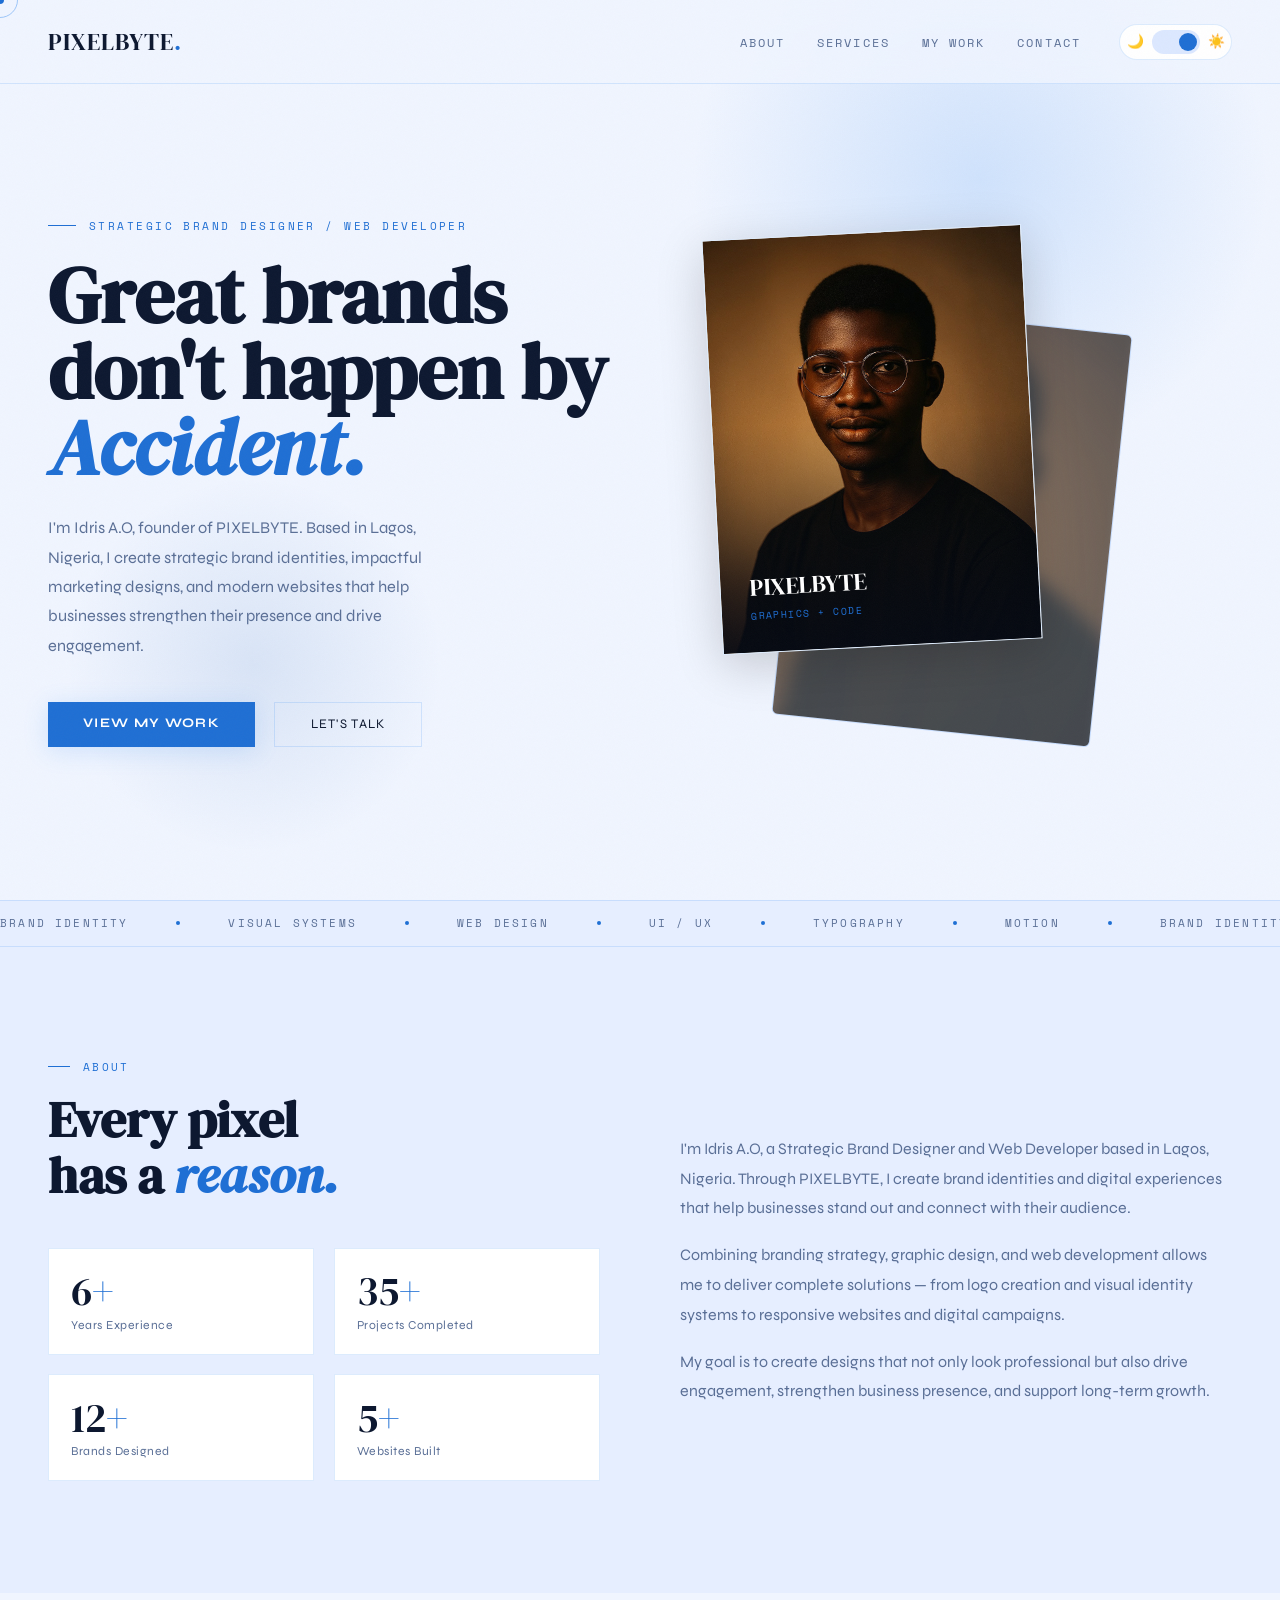
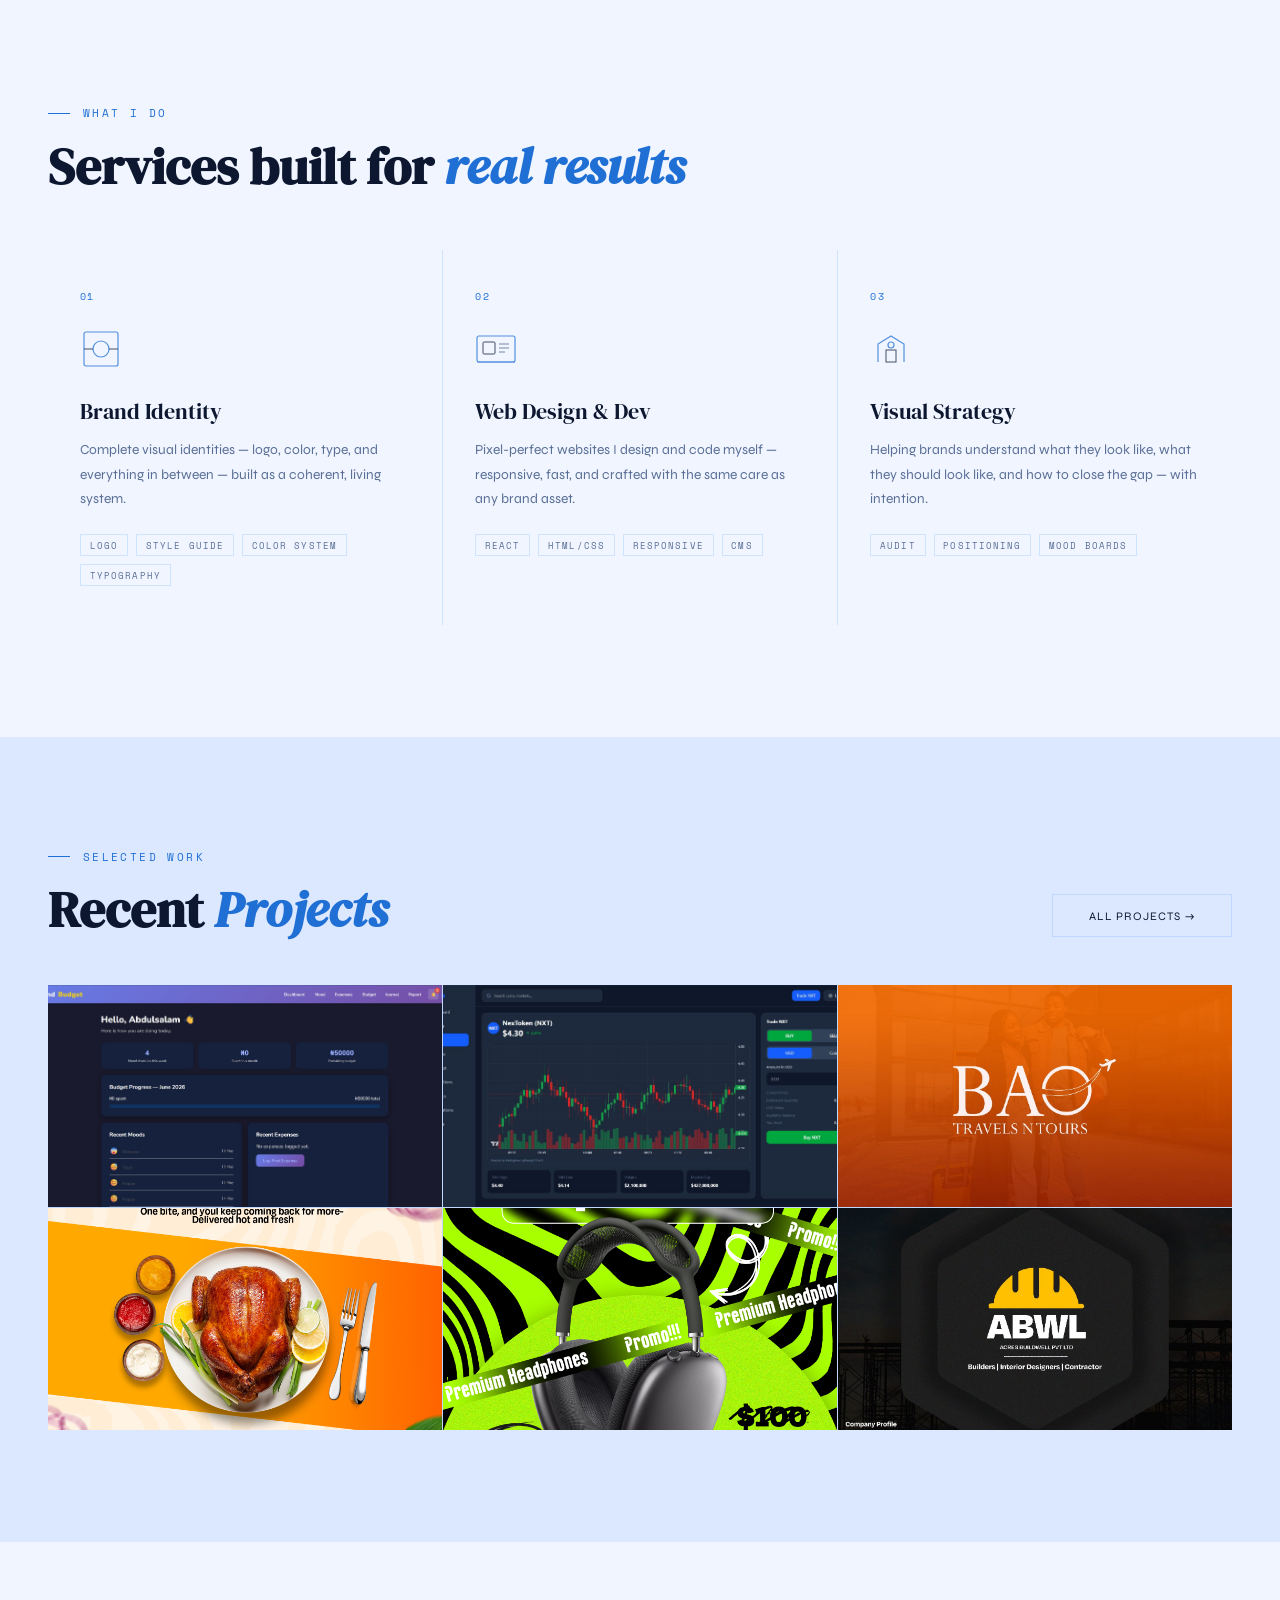
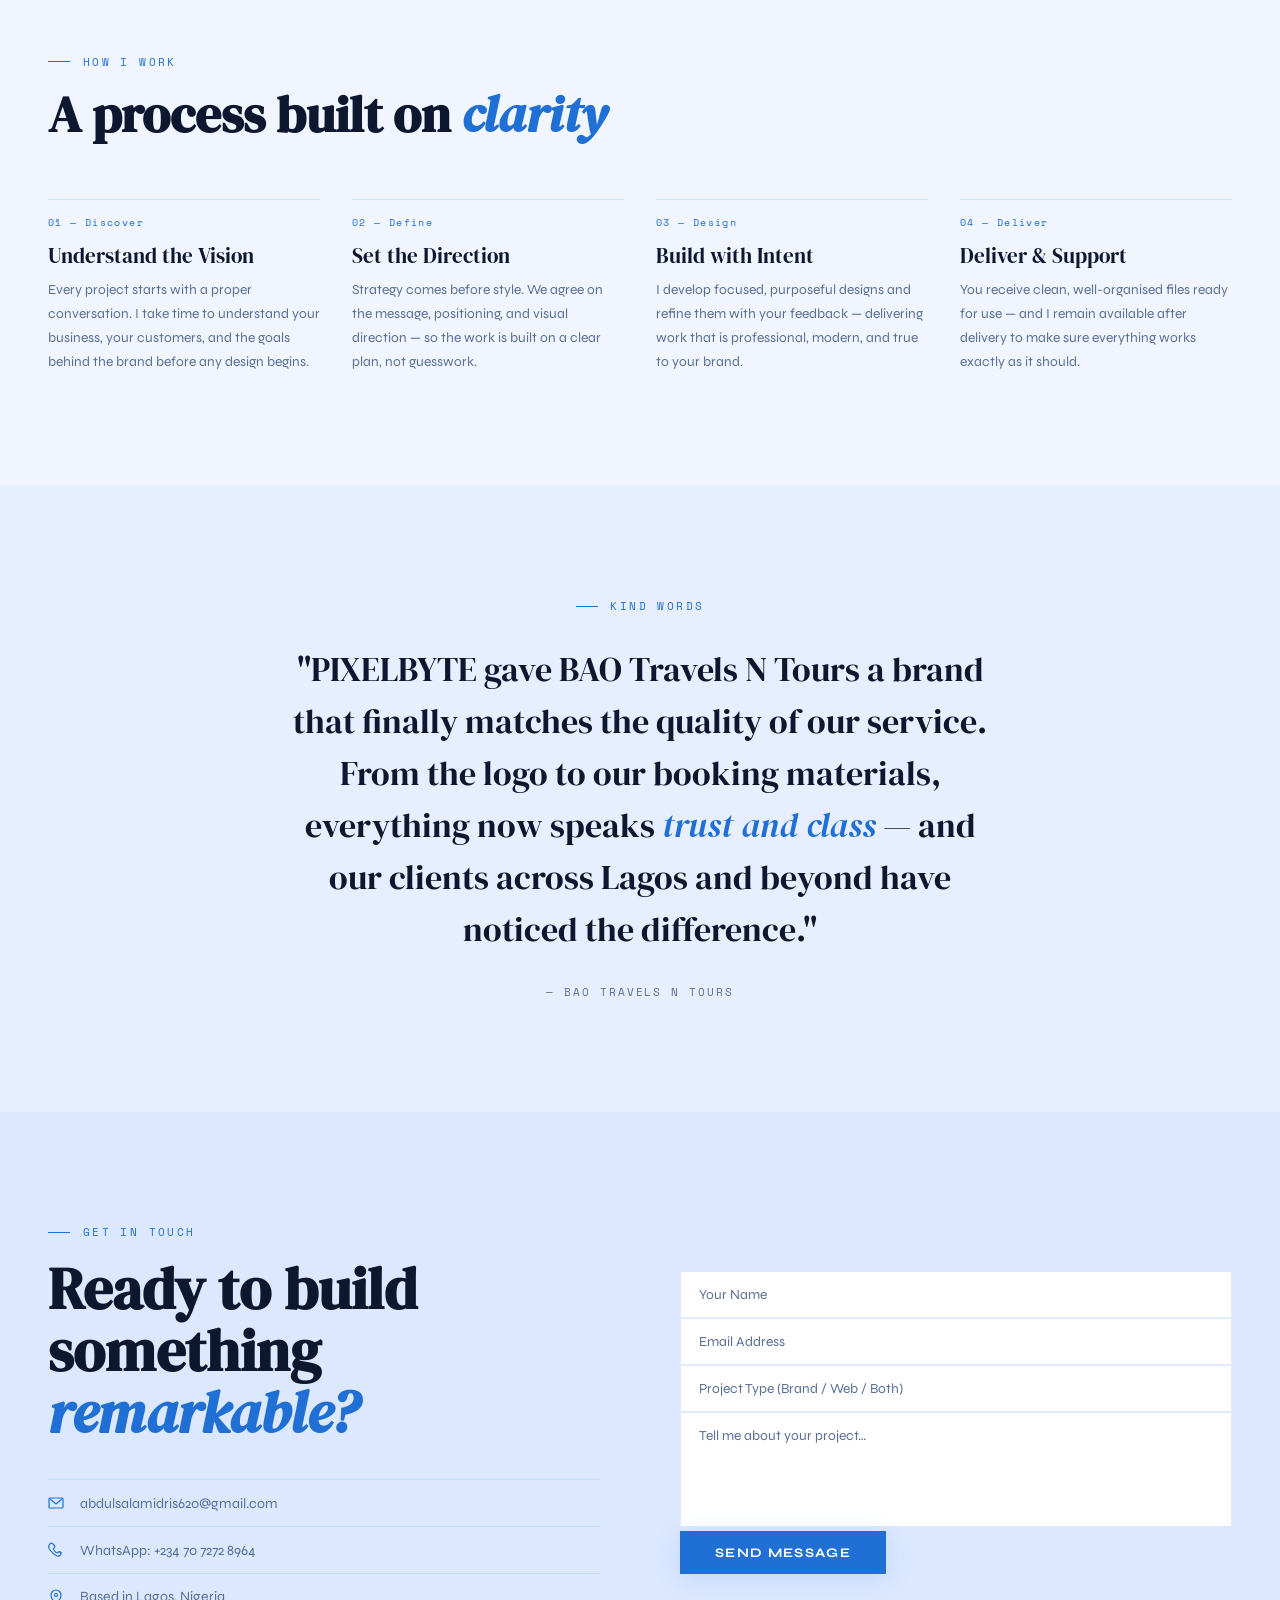
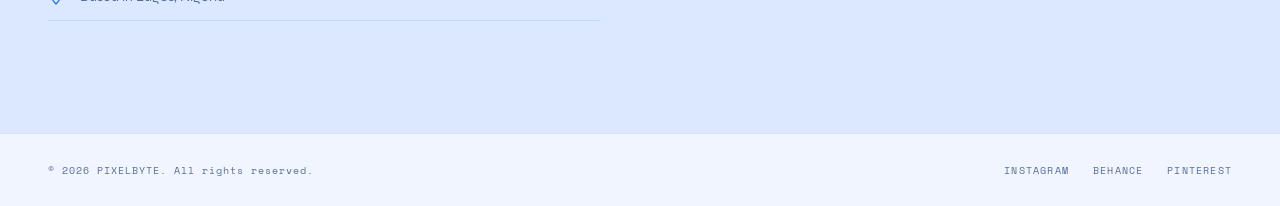
==== index.html @ 7ead9398 "Initial commit — PIXELBYTE portfolio" ====
<!DOCTYPE html>
<html lang="en" data-theme="dark">
<head>
<meta charset="UTF-8"/>
<meta name="viewport" content="width=device-width, initial-scale=1.0"/>
<title>PIXELBYTE — Idris A.O | Brand Designer & Web Developer</title>
<link href="https://fonts.googleapis.com/css2?family=Syne:wght@400;700;800&family=DM+Serif+Display:ital@0;1&family=Space+Mono&display=swap" rel="stylesheet"/>
<link rel="stylesheet" href="style.css"/>
</head>
<body>

<div class="cursor" id="cursor">
  <div class="cursor-dot"></div>
  <div class="cursor-ring"></div>
</div>
<div class="scroll-progress" id="scrollBar"></div>

<!-- NAV -->
<nav>
  <a href="#" class="nav-logo">PIXELBYTE<span>.</span></a>
  <div class="nav-right">
    <ul class="nav-links">
      <li><a href="#about">About</a></li>
      <li><a href="#services">Services</a></li>
      <li><a href="work.html">My Work</a></li>
      <li><a href="#contact">Contact</a></li>
    </ul>
    <div class="theme-toggle" id="themeToggle" title="Toggle light/dark">
      <span class="toggle-icon">🌙</span>
      <div class="toggle-pill" id="togglePill"></div>
      <span class="toggle-icon">☀️</span>
    </div>
  </div>
</nav>

<!-- HERO -->
<section id="hero">
  <div class="hero-blob hb1"></div>
  <div class="hero-blob hb2"></div>

  <div style="z-index:2">
    <div class="hero-eyebrow">Strategic Brand Designer / Web Developer</div>
    <h1 class="hero-name">
      Great brands<br> don't happen by <em>Accident.</em>
    </h1>
    <p class="hero-desc">
      I'm Idris A.O, founder of PIXELBYTE. Based in Lagos, Nigeria, I create strategic brand identities, impactful marketing designs, and modern websites that help businesses strengthen their presence and drive engagement.
    </p>
    <div class="hero-cta">
      <a href="#work" class="btn-primary">View My Work</a>
      <a href="#contact" class="btn-ghost">Let's Talk</a>
    </div>
  </div>

  <div class="hero-visual">
    <div class="hero-card-stack">
      <div class="hcard hcard-back">
        <img class="hcard-photo-blur" src="profile.jpg" alt=""/>
      </div>
      <div class="hcard-front">
        <img class="hcard-photo" src="profile.jpg" alt="Idris A.O — PIXELBYTE" onclick="openHeroLightbox()"/>
        <div class="hcard-label">PIXELBYTE</div>
        <div class="hcard-sub">Graphics + Code</div>
      </div>
    </div>
    </div>
  </div>
</section>


<!-- MARQUEE -->
<div class="marquee-wrap">
  <div class="marquee-track">
    <span class="marquee-item">Brand Identity <span class="mdot"></span></span>
    <span class="marquee-item">Visual Systems <span class="mdot"></span></span>
    <span class="marquee-item">Web Design <span class="mdot"></span></span>
    <span class="marquee-item">UI / UX <span class="mdot"></span></span>
    <span class="marquee-item">Typography <span class="mdot"></span></span>
    <span class="marquee-item">Motion <span class="mdot"></span></span>
    <span class="marquee-item">Brand Identity <span class="mdot"></span></span>
    <span class="marquee-item">Visual Systems <span class="mdot"></span></span>
    <span class="marquee-item">Web Design <span class="mdot"></span></span>
    <span class="marquee-item">UI / UX <span class="mdot"></span></span>
    <span class="marquee-item">Typography <span class="mdot"></span></span>
    <span class="marquee-item">Motion <span class="mdot"></span></span>
  </div>
</div>

<!-- ABOUT -->
<section id="about">
  <div class="reveal">
    <div class="section-label">About</div>
    <h2 class="section-title">Every pixel<br>has a <em>reason.</em></h2>
    <div class="about-stats">
      <div class="stat-box"><div class="stat-num">6<span>+</span></div><div class="stat-desc">Years Experience</div></div>
      <div class="stat-box"><div class="stat-num">35<span>+</span></div><div class="stat-desc">Projects Completed</div></div>
      <div class="stat-box"><div class="stat-num">12<span>+</span></div><div class="stat-desc">Brands Designed</div></div>
      <div class="stat-box"><div class="stat-num">5<span>+</span></div><div class="stat-desc">Websites Built</div></div>
    </div>
  </div>
  <div class="about-right reveal" style="transition-delay:.2s">
    <p>I'm Idris A.O, a Strategic Brand Designer and Web Developer based in Lagos, Nigeria. Through PIXELBYTE, I create brand identities and digital experiences that help businesses stand out and connect with their audience.</p>
    <p>Combining branding strategy, graphic design, and web development allows me to deliver complete solutions — from logo creation and visual identity systems to responsive websites and digital campaigns.</p>
    <p>My goal is to create designs that not only look professional but also drive engagement, strengthen business presence, and support long-term growth.</p>
  </div>
</section>

<!-- SERVICES -->
<section id="services">
  <div class="reveal">
    <div class="section-label">What I Do</div>
    <h2 class="section-title">Services built for <em>real results</em></h2>
  </div>
  <div class="services-grid reveal" style="transition-delay:.18s">
    <a href="work.html#branding" class="service-card" style="text-decoration:none;display:block;">
      <div class="service-num">01</div>
      <svg class="service-icon" viewBox="0 0 42 42" fill="none">
        <rect x="4" y="4" width="34" height="34" rx="2" stroke="var(--accent)" stroke-width="1.2"/>
        <circle cx="21" cy="21" r="8" stroke="var(--accent)" stroke-width="1.2"/>
        <line x1="4" y1="21" x2="13" y2="21" stroke="var(--text)" stroke-width="1"/>
        <line x1="29" y1="21" x2="38" y2="21" stroke="var(--text)" stroke-width="1"/>
      </svg>
      <div class="service-name">Brand Identity</div>
      <div class="service-desc">Complete visual identities — logo, color, type, and everything in between — built as a coherent, living system.</div>
      <div class="service-tags">
        <span class="tag">Logo</span><span class="tag">Style Guide</span>
        <span class="tag">Color System</span><span class="tag">Typography</span>
      </div>
    </a>
    <a href="work.html#webdev" class="service-card" style="text-decoration:none;display:block;">
      <div class="service-num">02</div>
      <svg class="service-icon" viewBox="0 0 42 42" fill="none">
        <rect x="2" y="8" width="38" height="26" rx="2" stroke="var(--accent)" stroke-width="1.2"/>
        <rect x="8" y="14" width="12" height="12" rx="1" stroke="var(--text)" stroke-width="1"/>
        <line x1="24" y1="16" x2="34" y2="16" stroke="var(--muted)" stroke-width="1.1"/>
        <line x1="24" y1="20" x2="34" y2="20" stroke="var(--muted)" stroke-width="1.1"/>
        <line x1="24" y1="24" x2="30" y2="24" stroke="var(--muted)" stroke-width="1.1"/>
        <line x1="2" y1="34" x2="40" y2="34" stroke="var(--accent)" stroke-width="1.2"/>
      </svg>
      <div class="service-name">Web Design & Dev</div>
      <div class="service-desc">Pixel-perfect websites I design and code myself — responsive, fast, and crafted with the same care as any brand asset.</div>
      <div class="service-tags">
        <span class="tag">React</span><span class="tag">HTML/CSS</span>
        <span class="tag">Responsive</span><span class="tag">CMS</span>
      </div>
    </a>
    <a href="work.html#ads" class="service-card" style="text-decoration:none;display:block;">
      <div class="service-num">03</div>
      <svg class="service-icon" viewBox="0 0 42 42" fill="none">
        <path d="M8 34 L8 16 L21 8 L34 16 L34 34" stroke="var(--accent)" stroke-width="1.2"/>
        <rect x="16" y="22" width="10" height="12" stroke="var(--text)" stroke-width="1"/>
        <circle cx="21" cy="17" r="3" stroke="var(--accent)" stroke-width="1.2"/>
      </svg>
      <div class="service-name">Visual Strategy</div>
      <div class="service-desc">Helping brands understand what they look like, what they should look like, and how to close the gap — with intention.</div>
      <div class="service-tags">
        <span class="tag">Audit</span><span class="tag">Positioning</span>
        <span class="tag">Mood Boards</span>
      </div>
    </a>
  </div>
</section>

<!-- WORK -->
<section id="work">
  <div class="work-header reveal">
    <div>
      <div class="section-label">Selected Work</div>
      <h2 class="section-title">Recent <em>Projects</em></h2>
    </div>
    <a href="work.html" class="btn-ghost" style="font-size:.72rem">All Projects →</a>
  </div>
  <div class="work-grid reveal" style="transition-delay:.15s">

    <div class="work-item">
      <div class="work-thumb">
        <img src="mindbudget-cover.png" alt="MindBudget"/>
        <div class="work-overlay-icon"><svg width="16" height="16" viewBox="0 0 16 16" fill="none"><path d="M3 8h10M8 3l5 5-5 5" stroke="#fff" stroke-width="1.5" stroke-linecap="round"/></svg></div>
        <div class="work-label-wrap"><div class="work-label">MindBudget — Web App</div><div class="work-cat">Flask · PostgreSQL · Full Stack</div></div>
      </div>
    </div>

    <div class="work-item">
      <div class="work-thumb">
        <img src="nextrade-cover.png" alt="NexTrade"/>
        <div class="work-overlay-icon"><svg width="16" height="16" viewBox="0 0 16 16" fill="none"><path d="M3 8h10M8 3l5 5-5 5" stroke="#fff" stroke-width="1.5" stroke-linecap="round"/></svg></div>
        <div class="work-label-wrap"><div class="work-label">NexTrade — Trading Platform</div><div class="work-cat">React · Supabase · Tailwind</div></div>
      </div>
    </div>

    <div class="work-item">
      <div class="work-thumb">
        <img src="bao-cover.png" alt="BAO Travels n Tours"/>
        <div class="work-overlay-icon"><svg width="16" height="16" viewBox="0 0 16 16" fill="none"><path d="M3 8h10M8 3l5 5-5 5" stroke="#fff" stroke-width="1.5" stroke-linecap="round"/></svg></div>
        <div class="work-label-wrap"><div class="work-label">BAO Travels N Tours — Brand Identity</div><div class="work-cat">Logo · Brand Guideline · Stationery</div></div>
      </div>
    </div>

    <div class="work-item">
      <div class="work-thumb">
        <img src="new-adsArtboard-2.png" alt="Heyloni Ad"/>
        <div class="work-overlay-icon"><svg width="16" height="16" viewBox="0 0 16 16" fill="none"><path d="M3 8h10M8 3l5 5-5 5" stroke="#fff" stroke-width="1.5" stroke-linecap="round"/></svg></div>
        <div class="work-label-wrap"><div class="work-label">Heyloni — Social Media Campaign</div><div class="work-cat">Ads Design · Digital</div></div>
      </div>
    </div>

    <div class="work-item">
      <div class="work-thumb">
        <img src="GadjetsArtboard-1.png" alt="Gadjets Ad"/>
        <div class="work-overlay-icon"><svg width="16" height="16" viewBox="0 0 16 16" fill="none"><path d="M3 8h10M8 3l5 5-5 5" stroke="#fff" stroke-width="1.5" stroke-linecap="round"/></svg></div>
        <div class="work-label-wrap"><div class="work-label">Gadjets — Product Ad Campaign</div><div class="work-cat">Ads Design · Product</div></div>
      </div>
    </div>

    <div class="work-item">
      <div class="work-thumb">
        <img src="acres-cover.png" alt="ACRES Buildwell"/>
        <div class="work-overlay-icon"><svg width="16" height="16" viewBox="0 0 16 16" fill="none"><path d="M3 8h10M8 3l5 5-5 5" stroke="#fff" stroke-width="1.5" stroke-linecap="round"/></svg></div>
        <div class="work-label-wrap"><div class="work-label">ACRES Buildwell — Brand Identity</div><div class="work-cat">Logo · Company Profile · Print</div></div>
      </div>
    </div>

  </div>
</section>

<!-- PROCESS -->
<section id="process">
  <div class="reveal">
    <div class="section-label">How I Work</div>
    <h2 class="section-title">A process built on <em>clarity</em></h2>
  </div>
  <div class="process-steps reveal" style="transition-delay:.15s">
    <div class="process-step">
      <div class="step-num">01 — Discover</div>
      <div class="step-title">Understand the Vision</div>
      <div class="step-desc">Every project starts with a proper conversation. I take time to understand your business, your customers, and the goals behind the brand before any design begins.</div>
    </div>
    <div class="process-step">
      <div class="step-num">02 — Define</div>
      <div class="step-title">Set the Direction</div>
      <div class="step-desc">Strategy comes before style. We agree on the message, positioning, and visual direction — so the work is built on a clear plan, not guesswork.</div>
    </div>
    <div class="process-step">
      <div class="step-num">03 — Design</div>
      <div class="step-title">Build with Intent</div>
      <div class="step-desc">I develop focused, purposeful designs and refine them with your feedback — delivering work that is professional, modern, and true to your brand.</div>
    </div>
    <div class="process-step">
      <div class="step-num">04 — Deliver</div>
      <div class="step-title">Deliver &amp; Support</div>
      <div class="step-desc">You receive clean, well-organised files ready for use — and I remain available after delivery to make sure everything works exactly as it should.</div>
    </div>
  </div>
</section>


<!-- TESTIMONIAL -->
<section id="testimonial">
  <div class="section-label" style="justify-content:center">Kind Words</div>
  <blockquote class="testimonial-quote reveal">
    "PIXELBYTE gave BAO Travels N Tours a brand that finally matches the
    quality of our service. From the logo to our booking materials, everything
    now speaks <em>trust and class</em> — and our clients across Lagos and
    beyond have noticed the difference."
  </blockquote>
  <div class="testimonial-author reveal" style="transition-delay:.2s">— BAO Travels N Tours</div>
</section>


<!-- CONTACT -->
<section id="contact">
  <div class="reveal">
    <div class="section-label">Get in Touch</div>
    <h2 class="contact-big">Ready to build something <em>remarkable?</em></h2>
    <ul class="contact-list">
      <li>
        <svg width="16" height="16" viewBox="0 0 16 16" fill="none"><path d="M2 4l6 5 6-5" stroke="var(--accent)" stroke-width="1.2"/><rect x="1" y="3" width="14" height="10" rx="1" stroke="var(--accent)" stroke-width="1.2"/></svg>
        <a href="mailto:abdulsalamidris620@gmail.com">abdulsalamidris620@gmail.com</a>
      </li>
      <li>
        <svg width="16" height="16" viewBox="0 0 16 16" fill="none"><path d="M13 10.5c-.8-.8-1.7-1.3-2.6-.5l-.8.8c-.2.2-1 .3-2.8-1.5S5.4 6.6 5.6 6.4l.8-.8c.8-.9.3-1.8-.5-2.6L4.6 1.7c-.8-.8-1.9-.6-2.5 0C.5 3.3.1 5.5 2 8s4.5 4.8 6 5.5c1.5.7 3.5.5 4.3-.4.6-.6.8-1.8 0-2.6z" stroke="var(--accent)" stroke-width="1.2"/></svg>
        <a href="https://wa.me/2347072728964" target="_blank" rel="noopener">WhatsApp: +234 70 7272 8964</a>
      </li>
      <li>
        <svg width="16" height="16" viewBox="0 0 16 16" fill="none"><path d="M8 1C5.24 1 3 3.24 3 6c0 4 5 9 5 9s5-5 5-9c0-2.76-2.24-5-5-5z" stroke="var(--accent)" stroke-width="1.2"/><circle cx="8" cy="6" r="1.5" stroke="var(--accent)" stroke-width="1.2"/></svg>
        <a href="#">Based in Lagos, Nigeria</a>
      </li>
    </ul>
  </div>
  <div class="contact-form-side reveal" style="transition-delay:.2s">
    <form id="contactForm" action="https://formspree.io/f/xvgadzwq" method="POST">
      <div class="form-group"><input type="text" name="name" placeholder="Your Name" required/></div>
      <div class="form-group"><input type="email" name="email" placeholder="Email Address" required/></div>
      <div class="form-group"><input type="text" name="project" placeholder="Project Type (Brand / Web / Both)"/></div>
      <div class="form-group"><textarea name="message" rows="5" placeholder="Tell me about your project…" required></textarea></div>
      <div id="formStatus" style="display:none; font-family:'Space Mono',monospace; font-size:.72rem; letter-spacing:.1em; padding:.6rem 0;"></div>
      <button type="submit" class="btn-primary" style="align-self:flex-start">Send Message</button>
    </form>
  </div>
</section>

<!-- HERO LIGHTBOX -->
<div class="hero-lightbox" id="heroLightbox" onclick="closeHeroLightbox()">
  <button class="hero-lightbox-close" onclick="closeHeroLightbox()">✕ Close</button>
  <img class="hero-lightbox-img" src="profile.jpg" alt="Idris A.O — PIXELBYTE"/>
</div>

<!-- FOOTER -->
<footer>
  <div class="footer-copy">© 2026 PIXELBYTE. All rights reserved.</div>
  <div class="footer-socials">
    <a href="https://www.instagram.com/pixel_edits246?igsh=NWt5dWMzc3JkZHhx&utm_source=qr" target="_blank" rel="noopener">Instagram</a>
    <a href="https://www.behance.net/abdulsalamidris3" target="_blank" rel="noopener">Behance</a>
    <a href="https://pin.it/2vy3QLzXB" target="_blank" rel="noopener">Pinterest</a>
  </div>
</footer>

<script src="script.js"></script>
<script>
  const form = document.getElementById('contactForm');
  const status = document.getElementById('formStatus');
  form.addEventListener('submit', async e => {
    e.preventDefault();
    const btn = form.querySelector('button[type="submit"]');
    btn.textContent = 'Sending…';
    btn.disabled = true;
    try {
      const res = await fetch(form.action, {
        method: 'POST',
        body: new FormData(form),
        headers: { 'Accept': 'application/json' }
      });
      if (res.ok) {
        status.style.display = 'block';
        status.style.color = 'var(--accent)';
        status.textContent = '✓ Message sent — I\'ll be in touch soon.';
        form.reset();
      } else {
        throw new Error();
      }
    } catch {
      status.style.display = 'block';
      status.style.color = '#e05a5a';
      status.textContent = '✕ Something went wrong. Please email me directly.';
    }
    btn.textContent = 'Send Message';
    btn.disabled = false;
  });
</script>

<script>
  function openHeroLightbox() {
    document.getElementById('heroLightbox').classList.add('active');
    document.body.style.overflow = 'hidden';
  }
  function closeHeroLightbox() {
    document.getElementById('heroLightbox').classList.remove('active');
    document.body.style.overflow = '';
  }
  document.addEventListener('keydown', e => {
    if (e.key === 'Escape') closeHeroLightbox();
  });
</script>
</body>
</html>
---- style.css ----
*, *::before, *::after { margin:0; padding:0; box-sizing:border-box; }

/* ══ THEME TOKENS ══ */
:root {
  --transition-theme: background .4s ease, color .4s ease, border-color .4s ease;
}

[data-theme="dark"] {
  --bg:        #080c14;
  --bg2:       #0b1020;
  --bg3:       #0d1525;
  --surface:   #111928;
  --border:    rgba(99,179,255,0.10);
  --text:      #e8eef8;
  --muted:     #6b7fa0;
  --accent:    #3d8ef0;
  --accent2:   #1a5cbf;
  --glow:      rgba(61,142,240,0.22);
  --glow2:     rgba(26,92,191,0.14);
  --nav-bg:    rgba(8,12,20,0.70);
}

[data-theme="light"] {
  --bg:        #f0f5ff;
  --bg2:       #e6eeff;
  --bg3:       #dce8ff;
  --surface:   #ffffff;
  --border:    rgba(61,142,240,0.18);
  --text:      #0d1830;
  --muted:     #5a6f96;
  --accent:    #1f6fd4;
  --accent2:   #0d4faa;
  --glow:      rgba(61,142,240,0.18);
  --glow2:     rgba(13,79,170,0.10);
  --nav-bg:    rgba(240,245,255,0.80);
}

html { scroll-behavior:smooth; }

body {
  background: var(--bg);
  color: var(--text);
  font-family:'Syne',sans-serif;
  cursor:none;
  overflow-x:hidden;
  transition: var(--transition-theme);
}

/* ── NOISE ── */
body::before {
  content:'';
  position:fixed; inset:0; z-index:9998;
  pointer-events:none;
  opacity:.028;
  background-image:url("data:image/svg+xml,%3Csvg viewBox='0 0 256 256' xmlns='http://www.w3.org/2000/svg'%3E%3Cfilter id='n'%3E%3CfeTurbulence type='fractalNoise' baseFrequency='0.9' numOctaves='4' stitchTiles='stitch'/%3E%3C/filter%3E%3Crect width='100%25' height='100%25' filter='url(%23n)'/%3E%3C/svg%3E");
  background-size:180px;
}

/* ── CURSOR ── */
.cursor { position:fixed; top:0; left:0; z-index:9999; pointer-events:none; }
.cursor-dot {
  width:8px; height:8px;
  background:var(--accent);
  border-radius:50%;
  transform:translate(-50%,-50%);
}
.cursor-ring {
  position:absolute; top:0; left:0;
  width:36px; height:36px;
  border:1.5px solid rgba(61,142,240,.45);
  border-radius:50%;
  transform:translate(-50%,-50%);
  transition:width .3s,height .3s,border-color .3s;
}
body:has(a:hover) .cursor-ring,
body:has(button:hover) .cursor-ring {
  width:58px; height:58px;
  border-color:var(--accent);
}

/* ── SCROLL BAR ── */
.scroll-progress {
  position:fixed; top:0; left:0; height:2px;
  background: linear-gradient(90deg, var(--accent), var(--accent2));
  z-index:9997; transform-origin:left; transform:scaleX(0);
}

/* ── NAV ── */
nav {
  position:fixed; top:0; left:0; right:0; z-index:200;
  display:flex; justify-content:space-between; align-items:center;
  padding:1.5rem 3rem;
}
nav::after {
  content:''; position:absolute; inset:0;
  backdrop-filter:blur(14px);
  background:var(--nav-bg);
  border-bottom:1px solid var(--border);
  z-index:-1;
  transition: var(--transition-theme);
}
.nav-logo {
  font-family:'DM Serif Display',serif;
  font-size:1.5rem; letter-spacing:.04em;
  color:var(--text); text-decoration:none;
  transition: color .3s;
}
.nav-logo span { color:var(--accent); }
.nav-right { display:flex; align-items:center; gap:2.4rem; }
.nav-links { display:flex; gap:2rem; list-style:none; }
.nav-links a {
  font-family:'Space Mono',monospace;
  font-size:.72rem; letter-spacing:.18em; text-transform:uppercase;
  color:var(--muted); text-decoration:none;
  transition:color .2s;
}
.nav-links a:hover { color:var(--text); }

/* ── THEME TOGGLE ── */
.theme-toggle {
  display:flex; align-items:center; gap:.5rem;
  background:var(--surface);
  border:1px solid var(--border);
  border-radius:40px;
  padding:.3rem .4rem;
  cursor:none;
  transition: var(--transition-theme);
}
.toggle-pill {
  position:relative;
  width:48px; height:24px;
  background:var(--bg3);
  border-radius:40px;
  cursor:none;
  transition:background .35s;
}
.toggle-pill::after {
  content:'';
  position:absolute; top:3px; left:3px;
  width:18px; height:18px;
  border-radius:50%;
  background:var(--accent);
  transition:transform .35s cubic-bezier(.23,1,.32,1);
}
[data-theme="light"] .toggle-pill::after { transform:translateX(24px); }
.toggle-icon {
  font-size:.85rem; line-height:1;
  pointer-events:none; user-select:none;
}

/* ── HERO ── */
#hero {
  min-height:100vh;
  display:grid; grid-template-columns:1fr 1fr;
  align-items:center;
  padding:8rem 3rem 4rem;
  position:relative; overflow:hidden;
}
.hero-blob {
  position:absolute; border-radius:50%;
  pointer-events:none;
  animation:drift 20s ease-in-out infinite alternate;
}
.hb1 {
  width:600px; height:600px;
  background:radial-gradient(circle, var(--glow) 0%, transparent 68%);
  top:-120px; right:0;
}
.hb2 {
  width:380px; height:380px;
  background:radial-gradient(circle, var(--glow2) 0%, transparent 70%);
  bottom:5%; left:5%;
  animation-delay:-8s;
}
@keyframes drift {
  from { transform:translate(0,0) scale(1); }
  to   { transform:translate(28px,-35px) scale(1.07); }
}

.hero-eyebrow {
  font-family:'Space Mono',monospace; font-size:.7rem;
  letter-spacing:.22em; text-transform:uppercase;
  color:var(--accent); margin-bottom:1.5rem;
  display:flex; align-items:center; gap:.8rem;
  opacity:0; animation:fadeUp .8s .3s forwards;
}
.hero-eyebrow::before { content:''; width:28px; height:1px; background:var(--accent); }

.hero-name {
  font-family:'DM Serif Display',serif;
  font-size:clamp(3rem,6.2vw,6.2rem);
  line-height:.95; color:var(--text);
  opacity:0; animation:fadeUp .9s .5s forwards;
}
.hero-name em { font-style:italic; color:var(--accent); }

.hero-desc {
  margin-top:1.8rem; font-size:1.02rem;
  color:var(--muted); line-height:1.8; max-width:420px;
  opacity:0; animation:fadeUp .9s .72s forwards;
}
.hero-cta {
  margin-top:2.6rem; display:flex; gap:1.2rem; flex-wrap:wrap;
  opacity:0; animation:fadeUp .9s .92s forwards;
}

.btn-primary {
  padding:.85rem 2.2rem;
  background:var(--accent); color:#fff;
  font-family:'Syne',sans-serif; font-weight:700;
  font-size:.82rem; letter-spacing:.1em; text-transform:uppercase;
  border:none; cursor:none;
  position:relative; overflow:hidden;
  transition:transform .2s, box-shadow .3s;
  text-decoration:none; display:inline-block;
  box-shadow:0 4px 24px var(--glow);
}
.btn-primary::after {
  content:''; position:absolute; inset:0;
  background:rgba(255,255,255,.18);
  transform:translateX(-110%) skewX(-12deg);
  transition:transform .4s cubic-bezier(.23,1,.32,1);
}
.btn-primary:hover { transform:translateY(-2px); box-shadow:0 8px 32px var(--glow); }
.btn-primary:hover::after { transform:translateX(120%) skewX(-12deg); }

.btn-ghost {
  padding:.85rem 2.2rem;
  background:transparent;
  border:1px solid var(--border);
  color:var(--text);
  font-family:'Syne',sans-serif;
  font-size:.82rem; letter-spacing:.1em; text-transform:uppercase;
  cursor:none; transition:border-color .2s, background .2s;
  text-decoration:none; display:inline-block;
}
.btn-ghost:hover { border-color:var(--accent); background:rgba(61,142,240,.06); }

/* ── HERO VISUAL / CARD STACK ── */
.hero-visual {
  position:relative; z-index:2;
  display:flex; justify-content:center; align-items:center;
  opacity:0; animation:fadeIn 1.2s .6s forwards;
}
.hero-card-stack {
  position:relative;
  width:400px; height:500px;
  margin-right:3rem; /* pulls the stack left toward the text */
}
.hcard { position:absolute; border-radius:6px; overflow:hidden; }

.hcard-back {
  width:320px; height:415px; bottom:0; right:0;
  background:linear-gradient(135deg, var(--bg2), var(--bg3));
  border:1px solid var(--border);
  transform:rotate(6deg);
}

.hcard-front {
  width:320px; height:415px; top:0; left:0;
  background:var(--surface);
  border:1px solid var(--border);
  transform:rotate(-3deg);
  display:flex; flex-direction:column; justify-content:flex-end; padding:1.8rem;
  overflow:hidden; /* clips the photo inside the card */
  transition:transform .4s cubic-bezier(.23,1,.32,1);
  box-shadow:0 12px 48px rgba(0,0,0,.18);
}
.hcard-front:hover { transform:rotate(0deg) scale(1.03); }

/* front photo: fills and is clipped by the card */
.hcard-photo {
  position:absolute;
  inset:0;
  width:100%;
  height:100%;
  object-fit:cover;
  object-position:center 20%;
  cursor:pointer;
  z-index:0;
}

/* blurred photo inside the back card */
.hcard-photo-blur {
  position:absolute;
  inset:0;
  width:100%;
  height:100%;
  object-fit:cover;
  object-position:center 20%;
  filter:blur(8px) brightness(.6);
  transform:scale(1.1); /* hides blurred edges */
  opacity:.7;
}

/* gradient so labels stay readable over the photo */
.hcard-front::after {
  content:'';
  position:absolute;
  inset:0;
  background:linear-gradient(transparent 45%, rgba(6,10,20,.9) 100%);
  z-index:1;
}

/* labels — restored fonts, lifted above photo + gradient */
.hcard-label {
  position:relative;
  z-index:2;
  font-family:'DM Serif Display',serif;
  font-size:1.5rem;
  color:#fff;
}
.hcard-sub {
  position:relative;
  z-index:2;
  font-family:'Space Mono',monospace;
  font-size:.62rem;
  letter-spacing:.15em;
  text-transform:uppercase;
  color:var(--accent);
  margin-top:.35rem;
}

/* ── HERO LIGHTBOX ── */
.hero-lightbox {
  display:none;
  position:fixed; inset:0; z-index:10000;
  background:rgba(4,8,18,.92);
  backdrop-filter:blur(16px);
  -webkit-backdrop-filter:blur(16px);
  align-items:center; justify-content:center;
}
.hero-lightbox.active { display:flex; }
.hero-lightbox-img {
  max-width:88vw; max-height:88vh;
  object-fit:contain;
  border-radius:6px;
  box-shadow:0 24px 80px rgba(0,0,0,.6);
  animation:lbIn .28s cubic-bezier(.23,1,.32,1);
}
@keyframes lbIn {
  from { opacity:0; transform:scale(.92); }
  to   { opacity:1; transform:scale(1); }
}
.hero-lightbox-close {
  position:fixed; top:1.5rem; right:1.8rem;
  font-family:'Space Mono',monospace;
  font-size:.65rem; letter-spacing:.18em; text-transform:uppercase;
  color:var(--muted); cursor:pointer;
  background:var(--surface); border:1px solid var(--border);
  padding:.45rem .9rem;
  transition:color .2s, border-color .2s;
  z-index:10001;
}
.hero-lightbox-close:hover { color:var(--text); border-color:var(--accent); }

/* ── MARQUEE ── */
.marquee-wrap {
  border-top:1px solid var(--border);
  border-bottom:1px solid var(--border);
  padding:.9rem 0; overflow:hidden;
  background:var(--bg2);
  transition: var(--transition-theme);
}
.marquee-track {
  display:flex; gap:3rem; width:max-content;
  animation:marquee 24s linear infinite;
}
.marquee-item {
  font-family:'Space Mono',monospace; font-size:.68rem;
  letter-spacing:.2em; text-transform:uppercase;
  color:var(--muted); white-space:nowrap;
  display:flex; align-items:center; gap:3rem;
}
.mdot { width:4px; height:4px; border-radius:50%; background:var(--accent); flex-shrink:0; }
@keyframes marquee { from{transform:translateX(0)} to{transform:translateX(-50%)} }

/* ── SECTION SHARED ── */
section { padding:7rem 3rem; }
.section-label {
  font-family:'Space Mono',monospace; font-size:.68rem;
  letter-spacing:.22em; text-transform:uppercase;
  color:var(--accent); margin-bottom:1.1rem;
  display:flex; align-items:center; gap:.8rem;
}
.section-label::before { content:''; width:22px; height:1px; background:var(--accent); }
.section-title {
  font-family:'DM Serif Display',serif;
  font-size:clamp(2rem,4vw,3.4rem);
  line-height:1.08; color:var(--text);
}
.section-title em { font-style:italic; color:var(--accent); }

/* ── ABOUT ── */
#about {
  display:grid; grid-template-columns:1fr 1fr; gap:5rem; align-items:center;
  background:var(--bg2); transition: var(--transition-theme);
}
.about-stats { display:grid; grid-template-columns:1fr 1fr; gap:1.2rem; margin-top:2.8rem; }
.stat-box {
  border:1px solid var(--border); padding:1.4rem;
  position:relative; overflow:hidden;
  background:var(--surface);
  transition:border-color .3s, background .3s;
}
.stat-box:hover { border-color:rgba(61,142,240,.4); }
.stat-box::before {
  content:''; position:absolute; top:0; left:0;
  width:2px; height:100%; background:var(--accent);
  transform:scaleY(0); transform-origin:bottom;
  transition:transform .35s cubic-bezier(.23,1,.32,1);
}
.stat-box:hover::before { transform:scaleY(1); }
.stat-num { font-family:'DM Serif Display',serif; font-size:2.5rem; color:var(--text); line-height:1; }
.stat-num span { color:var(--accent); }
.stat-desc { font-size:.76rem; color:var(--muted); margin-top:.4rem; letter-spacing:.04em; }
.about-right p { color:var(--muted); line-height:1.85; font-size:1rem; }
.about-right p+p { margin-top:1.1rem; }

/* ── SERVICES ── */
#services { background:var(--bg); transition: var(--transition-theme); }
.services-grid {
  display:grid; grid-template-columns:repeat(3,1fr);
  gap:1.5px; margin-top:3.5rem;
  background:var(--border);
}
.service-card {
  background:var(--bg); padding:2.4rem 2rem;
  position:relative; overflow:hidden;
  transition:background .3s;
}
.service-card::after {
  content:'↗';
  position:absolute; top:1.4rem; right:1.6rem;
  font-size:.85rem; color:var(--accent);
  opacity:0;
  transition:opacity .25s, transform .25s;
  transform:translate(-4px, 4px);
}
.service-card:hover::after {
  opacity:1;
  transform:translate(0, 0);
}
.service-card::before {
  content:''; position:absolute; inset:0;
  background:linear-gradient(135deg, var(--glow), transparent);
  opacity:0; transition:opacity .35s;
}
.service-card:hover { background:var(--bg2); }
.service-card:hover::before { opacity:1; }
.service-num {
  font-family:'Space Mono',monospace; font-size:.62rem;
  color:var(--accent); letter-spacing:.15em; margin-bottom:1.5rem;
}
.service-icon { width:42px; height:42px; margin-bottom:1.4rem; opacity:.75; }
.service-name { font-family:'DM Serif Display',serif; font-size:1.4rem; color:var(--text); margin-bottom:.7rem; }
.service-desc { font-size:.86rem; color:var(--muted); line-height:1.78; }
.service-tags { display:flex; flex-wrap:wrap; gap:.5rem; margin-top:1.4rem; }
.tag {
  font-family:'Space Mono',monospace; font-size:.58rem;
  letter-spacing:.12em; text-transform:uppercase;
  color:var(--muted); border:1px solid var(--border);
  padding:.22rem .55rem; transition:border-color .2s, color .2s;
}
.service-card:hover .tag { border-color:rgba(61,142,240,.35); color:var(--text); }

/* ── WORK ── */
#work { background:var(--bg3); transition: var(--transition-theme); }
.work-header { display:flex; justify-content:space-between; align-items:flex-end; margin-bottom:3rem; }
.work-grid {
  display:grid; grid-template-columns:repeat(3,1fr);
  gap:1.5px; background:var(--border);
}
.work-item { background:var(--bg2); overflow:hidden; position:relative; cursor:none; }
.work-item:nth-child(n) { grid-column: auto; }
.work-thumb {
  aspect-ratio:16/9;
  overflow:hidden;
  position:relative;
  display:block;
  width:100%;
}
.work-thumb img {
  position:absolute;
  inset:0;
  width:100%;
  height:100%;
  object-fit:cover;
  display:block;
  transition:transform .6s cubic-bezier(.23,1,.32,1);
}
.work-thumb .work-color {
  position:absolute;
  inset:0;
  width:100%;
  height:100%;
}
.work-color { width:100%; height:100%; transition:transform .6s cubic-bezier(.23,1,.32,1); }
.work-item:hover .work-color { transform:scale(1.05); }
.work-item:hover img { transform:scale(1.05); }

/* Blue-toned project thumbnails */
.wc1{background:linear-gradient(135deg,#060e1e 0%,#0c2244 40%,rgba(61,142,240,.18) 100%);}
.wc2{background:linear-gradient(145deg,#050b18 0%,#071830 50%,rgba(26,92,191,.25) 100%);}
.wc3{background:linear-gradient(135deg,#080f20 0%,#0e2252 60%,rgba(100,180,255,.15) 100%);}
.wc4{background:linear-gradient(145deg,#040c1a 0%,#091a3a 60%,rgba(61,120,220,.22) 100%);}
.wc5{background:linear-gradient(135deg,#060c1c 0%,#0a1840 60%,rgba(80,160,255,.18) 100%);}

.work-label-wrap {
  position:absolute; bottom:0; left:0; right:0;
  padding:1.3rem 1.5rem;
  background:linear-gradient(transparent,rgba(6,14,30,.9));
  transform:translateY(100%);
  transition:transform .4s cubic-bezier(.23,1,.32,1);
}
.work-item:hover .work-label-wrap { transform:translateY(0); }
.work-label { font-size:.78rem; color:var(--text); letter-spacing:.03em; }
.work-cat { font-family:'Space Mono',monospace; font-size:.58rem; color:var(--accent); letter-spacing:.15em; text-transform:uppercase; margin-top:.2rem; }
.work-overlay-icon {
  position:absolute; top:50%; left:50%;
  transform:translate(-50%,-50%) scale(0);
  width:44px; height:44px; background:var(--accent); border-radius:50%;
  display:flex; align-items:center; justify-content:center;
  transition:transform .35s cubic-bezier(.23,1,.32,1);
  box-shadow:0 0 24px var(--glow);
}
.work-item:hover .work-overlay-icon { transform:translate(-50%,-50%) scale(1); }

/* ── PROCESS ── */
#process { background:var(--bg); transition: var(--transition-theme); }
.process-steps { display:grid; grid-template-columns:repeat(4,1fr); gap:2rem; margin-top:3.5rem; }
.process-step { position:relative; padding-top:1rem; }
.process-step::before {
  content:''; position:absolute; top:0; left:0;
  width:100%; height:1px; background:var(--border);
  transition:background .3s;
}
.process-step:hover::before { background:var(--accent); }
.step-num { font-family:'Space Mono',monospace; font-size:.62rem; color:var(--accent); letter-spacing:.14em; }
.step-title { font-family:'DM Serif Display',serif; font-size:1.3rem; color:var(--text); margin:.7rem 0 .5rem; }
.step-desc { font-size:.86rem; color:var(--muted); line-height:1.75; }

#process .process-steps {
  display: grid;
  grid-template-columns: repeat(4, 1fr);
  gap: 2rem;
  margin-top: 3.5rem;
}

/* tablet: 2 across */
@media (max-width: 900px) {
  #process .process-steps {
    grid-template-columns: 1fr 1fr;
  }
}

/* phone: stack */
@media (max-width: 560px) {
  #process .process-steps {
    grid-template-columns: 1fr;
  }
}


/* ── TESTIMONIAL ── */
#testimonial { background:var(--bg2); text-align:center; transition: var(--transition-theme); }
.testimonial-quote {
  font-family:'DM Serif Display',serif;
  font-size:clamp(1.35rem,2.8vw,2.1rem);
  line-height:1.55; color:var(--text);
  max-width:700px; margin:1.8rem auto;
}
.testimonial-quote em { font-style:italic; color:var(--accent); }
.testimonial-author {
  font-family:'Space Mono',monospace; font-size:.68rem;
  letter-spacing:.18em; text-transform:uppercase; color:var(--muted);
}

/* ── CONTACT ── */
#contact {
  background:var(--bg3); display:grid;
  grid-template-columns:1fr 1fr; gap:5rem; align-items:center;
  transition: var(--transition-theme);
}
.contact-big { font-family:'DM Serif Display',serif; font-size:clamp(2rem,4.5vw,3.6rem); line-height:1.08; color:var(--text); }
.contact-big em { color:var(--accent); font-style:italic; }
.contact-list { margin-top:2.2rem; list-style:none; }
.contact-list li {
  display:flex; align-items:center; gap:1rem;
  padding:.9rem 0; border-bottom:1px solid var(--border);
}
.contact-list li:first-child { border-top:1px solid var(--border); }
.contact-list a { font-size:.88rem; color:var(--muted); text-decoration:none; transition:color .2s; }
.contact-list a:hover { color:var(--text); }
.contact-form-side { display:flex; flex-direction:column; gap:.9rem; }
.form-group input, .form-group textarea {
  width:100%; background:var(--surface);
  border:1px solid var(--border); color:var(--text);
  font-family:'Syne',sans-serif; font-size:.86rem;
  padding:.88rem 1.1rem; outline:none; resize:none;
  transition:border-color .2s, background .3s, color .3s;
}
.form-group input:focus, .form-group textarea:focus { border-color:rgba(61,142,240,.55); }
.form-group input::placeholder, .form-group textarea::placeholder { color:var(--muted); }

/* ── FOOTER ── */
footer {
  border-top:1px solid var(--border);
  padding:1.8rem 3rem;
  display:flex; justify-content:space-between; align-items:center;
  background:var(--bg); transition: var(--transition-theme);
}
.footer-copy { font-family:'Space Mono',monospace; font-size:.62rem; color:var(--muted); letter-spacing:.1em; }
.footer-socials { display:flex; gap:1.5rem; }
.footer-socials a {
  font-family:'Space Mono',monospace; font-size:.62rem;
  letter-spacing:.12em; text-transform:uppercase;
  color:var(--muted); text-decoration:none; transition:color .2s;
}
.footer-socials a:hover { color:var(--text); }

/* ── ANIMATIONS ── */
@keyframes fadeUp { from{opacity:0;transform:translateY(22px)} to{opacity:1;transform:translateY(0)} }
@keyframes fadeIn { from{opacity:0} to{opacity:1} }
.reveal { opacity:0; transform:translateY(28px); transition:opacity .7s cubic-bezier(.23,1,.32,1), transform .7s cubic-bezier(.23,1,.32,1); }
.reveal.visible { opacity:1; transform:translateY(0); }

/* ── RESPONSIVE ── */
@media(max-width:900px){
  #hero,#about,#contact{grid-template-columns:1fr;gap:3rem;}
  .hero-visual{display:none;}
  .services-grid{grid-template-columns:1fr;}
  .work-item:nth-child(n){grid-column:1/-1;}
  .process-steps{grid-template-columns:1fr 1fr;}
  nav{padding:1.2rem 1.5rem;}
  section{padding:5rem 1.5rem;}
  .nav-links{display:none;}
}
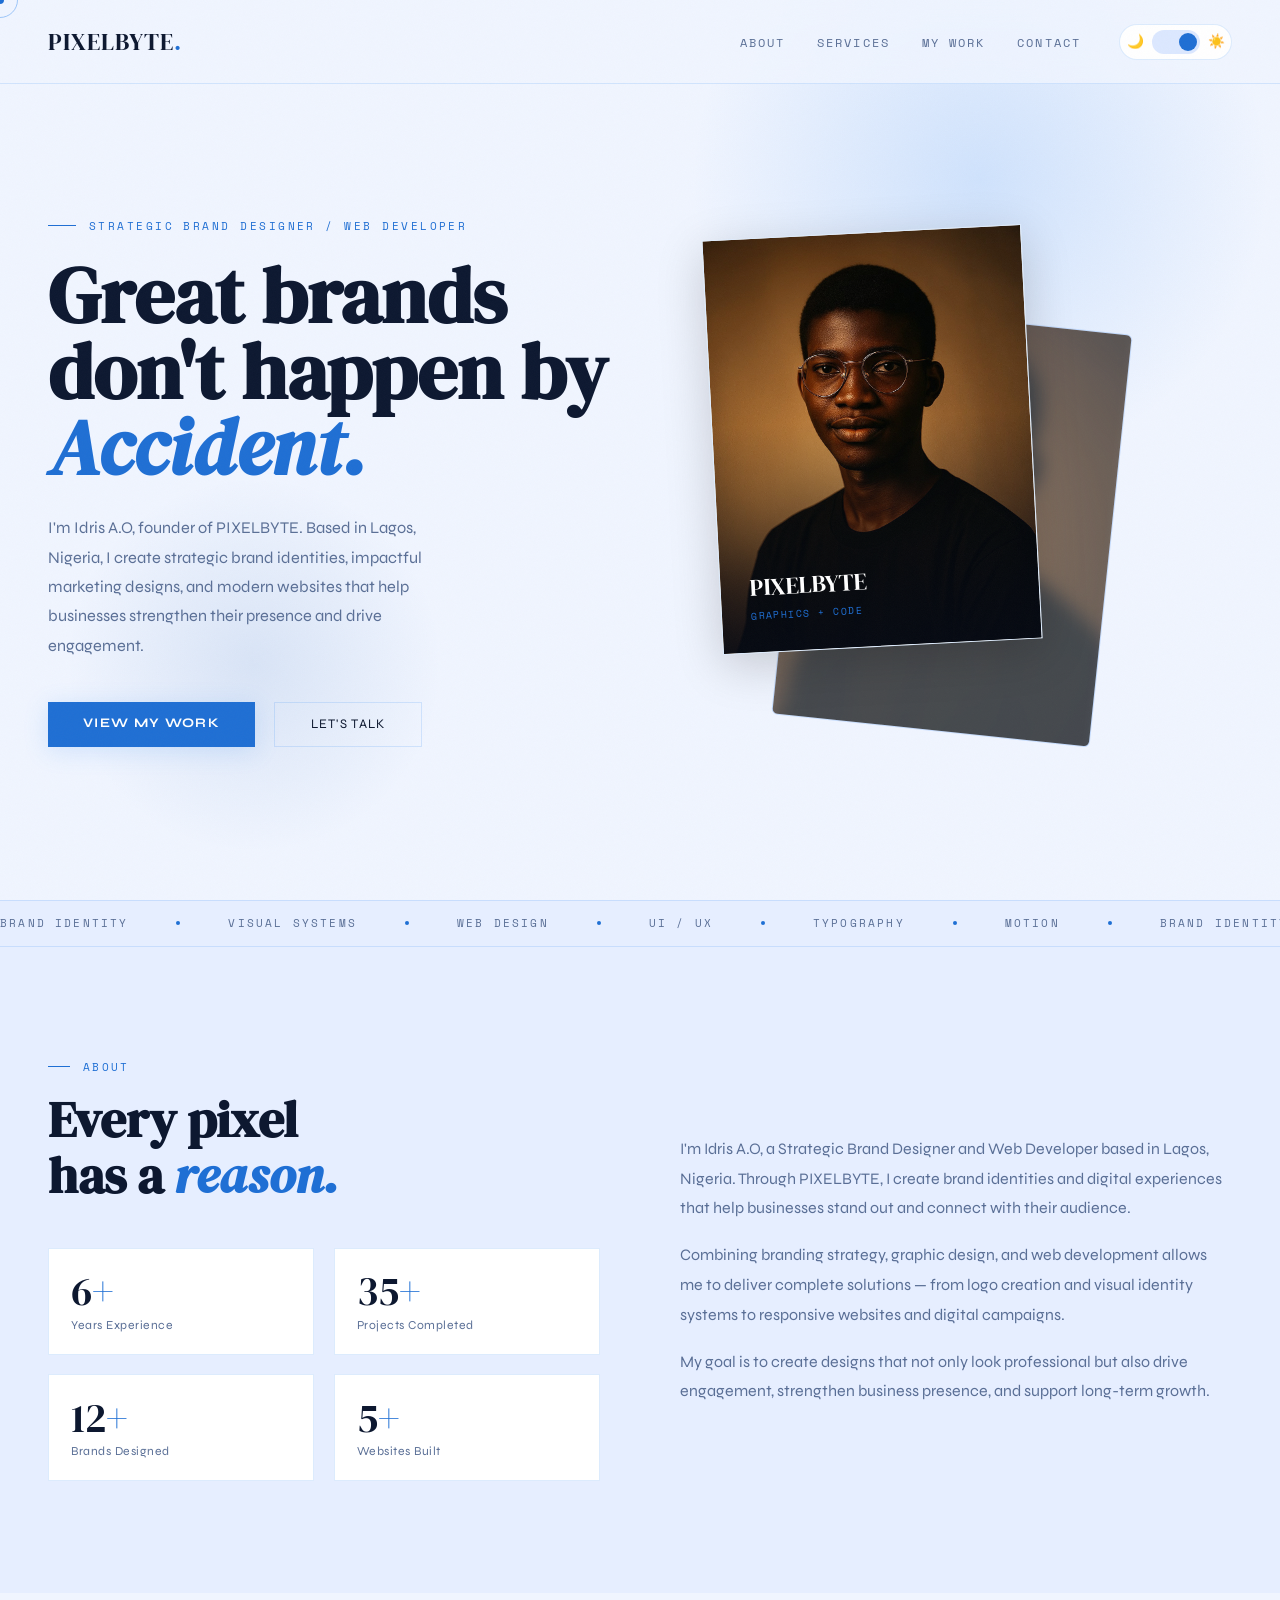
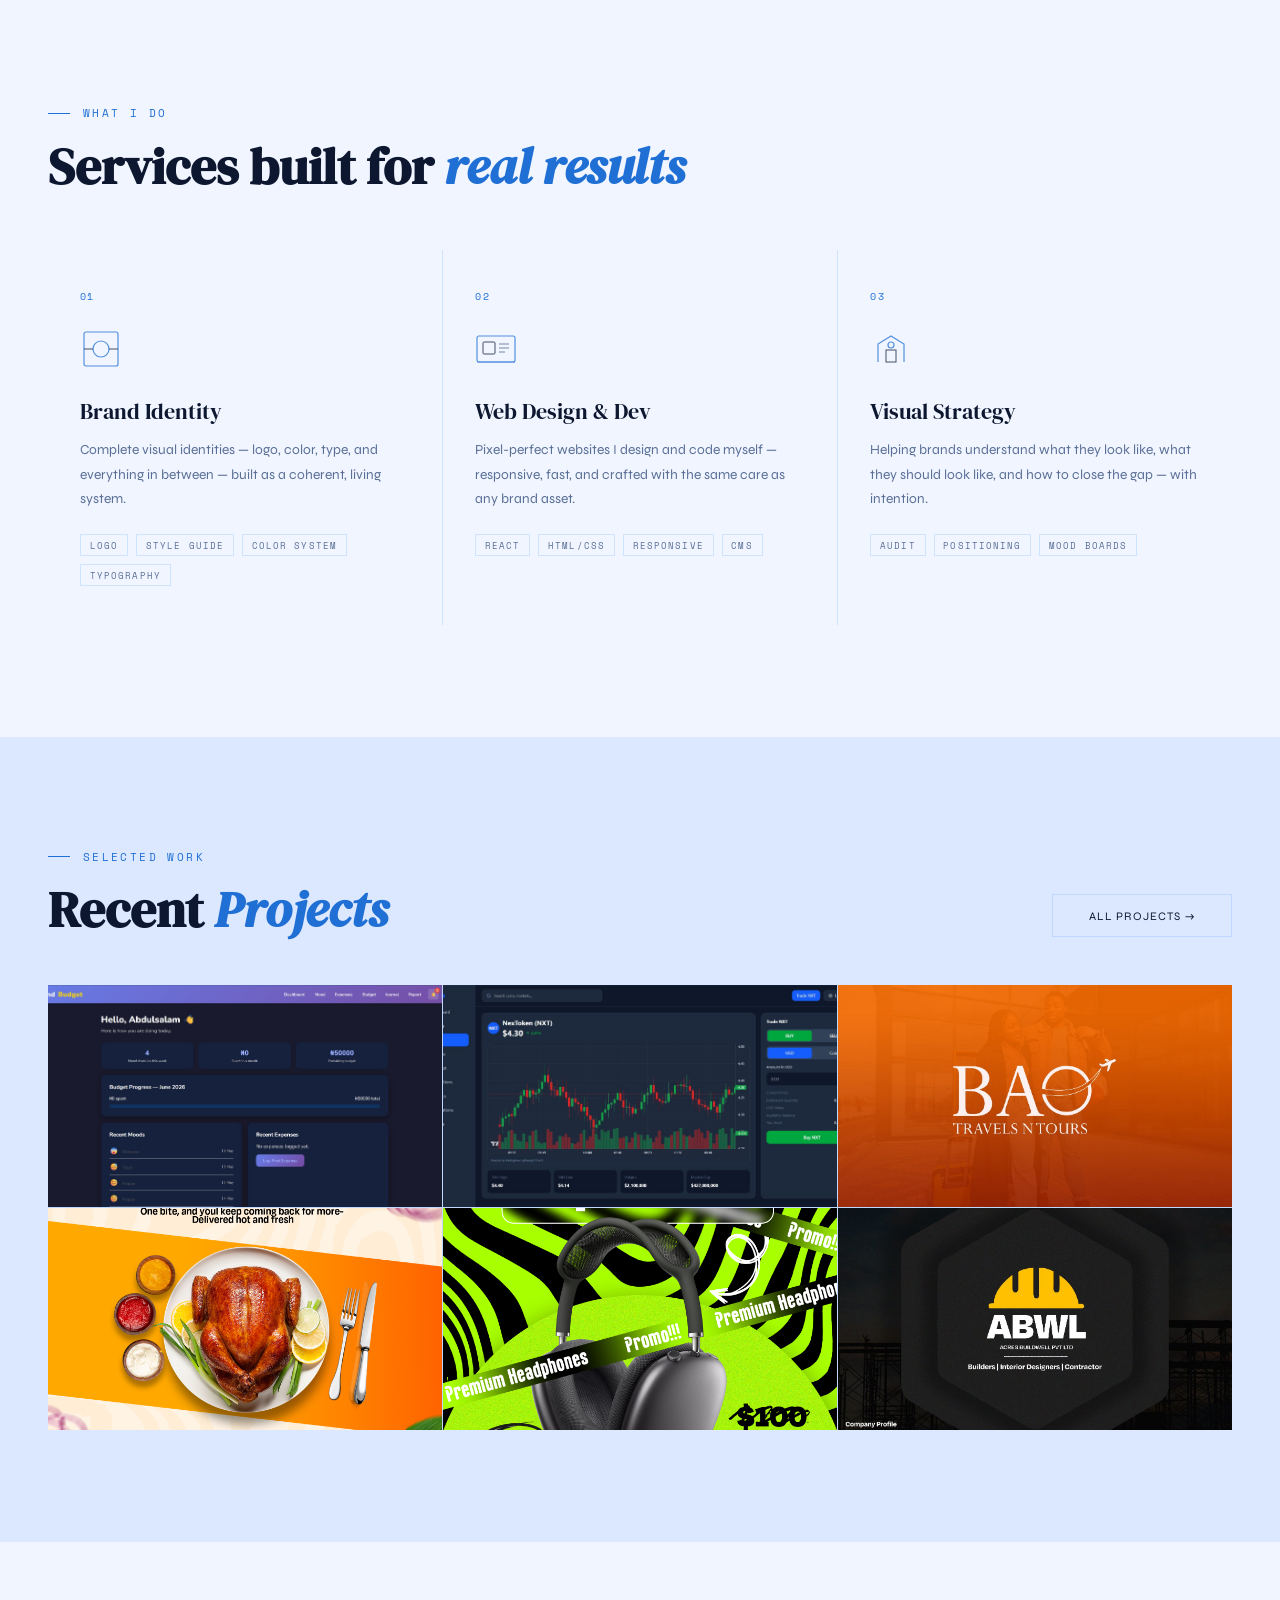
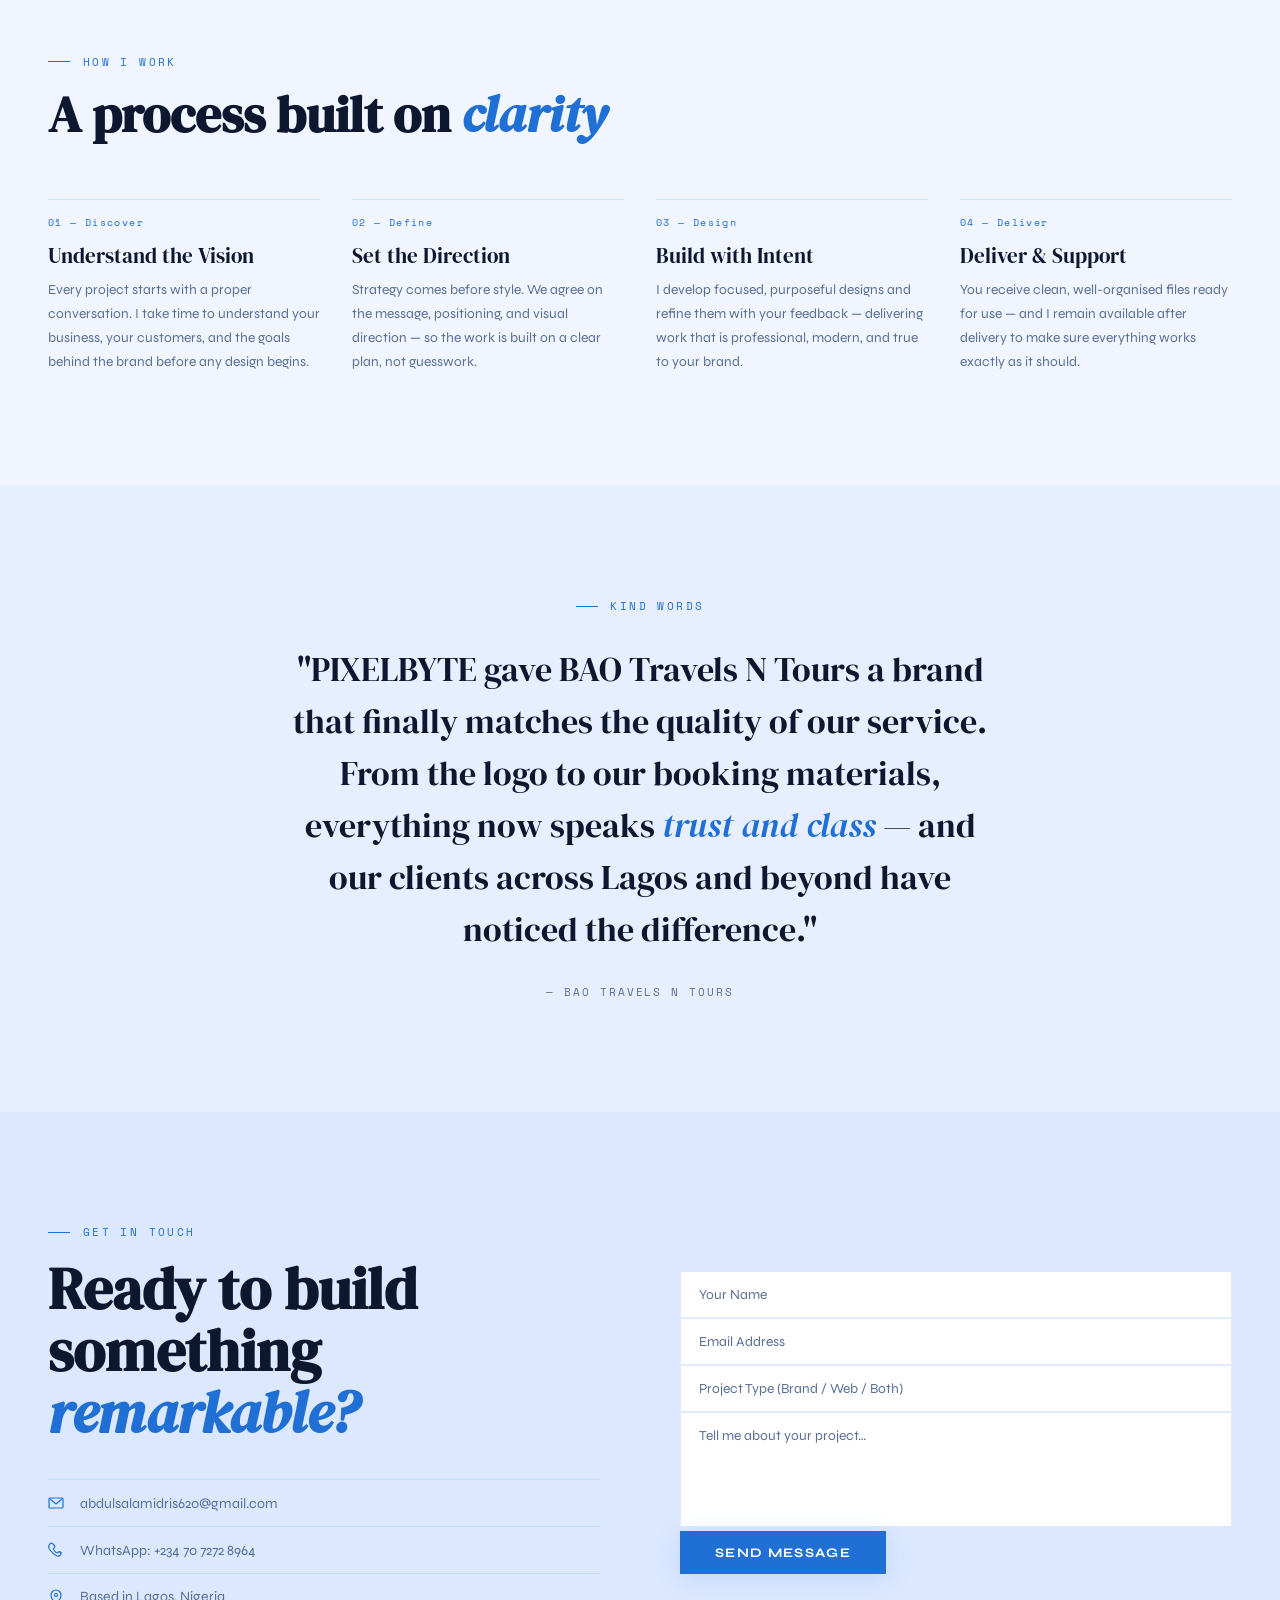
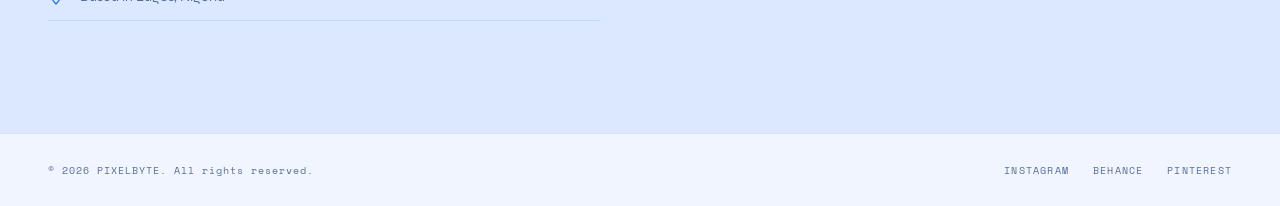
==== commit f0993fb8: "Add mobile nav, show photo on mobile, 2x2 process grid" ====
--- a/index.html
+++ b/index.html
@@ -19,18 +19,21 @@
 <nav>
   <a href="#" class="nav-logo">PIXELBYTE<span>.</span></a>
   <div class="nav-right">
-    <ul class="nav-links">
-      <li><a href="#about">About</a></li>
-      <li><a href="#services">Services</a></li>
-      <li><a href="work.html">My Work</a></li>
-      <li><a href="#contact">Contact</a></li>
-    </ul>
-    <div class="theme-toggle" id="themeToggle" title="Toggle light/dark">
-      <span class="toggle-icon">🌙</span>
-      <div class="toggle-pill" id="togglePill"></div>
-      <span class="toggle-icon">☀️</span>
-    </div>
-  </div>
+      <ul class="nav-links" id="navLinks">
+        <li><a href="#about">About</a></li>
+        <li><a href="#services">Services</a></li>
+        <li><a href="work.html">My Work</a></li>
+        <li><a href="#contact">Contact</a></li>
+      </ul>
+      <div class="theme-toggle" id="themeToggle" title="Toggle light/dark">
+        <span class="toggle-icon">🌙</span>
+        <div class="toggle-pill" id="togglePill"></div>
+        <span class="toggle-icon">☀️</span>
+      </div>
+      <button class="nav-hamburger" id="navHamburger" aria-label="Open menu" aria-expanded="false">
+        <span></span><span></span><span></span>
+      </button>
+    </div>
 </nav>
 
 <!-- HERO -->
--- a/style.css
+++ b/style.css
@@ -636,3 +636,89 @@
   section{padding:5rem 1.5rem;}
   .nav-links{display:none;}
 }
+
+/* ── HAMBURGER BUTTON (hidden on desktop) ── */
+.nav-hamburger {
+  display: none;
+  flex-direction: column;
+  justify-content: center;
+  gap: 5px;
+  width: 34px; height: 34px;
+  background: none;
+  border: none;
+  cursor: none;
+  padding: 0;
+  z-index: 210;
+}
+.nav-hamburger span {
+  display: block;
+  width: 24px; height: 2px;
+  background: var(--text);
+  border-radius: 2px;
+  transition: transform .3s ease, opacity .2s ease;
+}
+/* animate into an X when open */
+.nav-hamburger.active span:nth-child(1) { transform: translateY(7px) rotate(45deg); }
+.nav-hamburger.active span:nth-child(2) { opacity: 0; }
+.nav-hamburger.active span:nth-child(3) { transform: translateY(-7px) rotate(-45deg); }
+ 
+ 
+/* ── MOBILE ── */
+@media (max-width: 900px) {
+ 
+  /* show the hamburger */
+  .nav-hamburger { display: flex; }
+ 
+  /* slide-out menu panel */
+  .nav-links {
+    display: flex;               /* override the old display:none */
+    position: fixed;
+    top: 0; right: 0;
+    height: 100vh;
+    width: min(78vw, 320px);
+    flex-direction: column;
+    justify-content: center;
+    gap: 2.2rem;
+    padding: 3rem;
+    background: var(--bg2);
+    border-left: 1px solid var(--border);
+    box-shadow: -20px 0 60px rgba(0,0,0,.4);
+    transform: translateX(100%);
+    transition: transform .38s cubic-bezier(.23,1,.32,1);
+    z-index: 205;
+  }
+  .nav-links.open { transform: translateX(0); }
+ 
+  .nav-links a {
+    font-size: 1rem;
+    letter-spacing: .18em;
+  }
+ 
+  /* SHOW the photo card on mobile (was display:none) */
+  .hero-visual {
+    display: flex !important;
+    margin-top: 2.5rem;
+  }
+  .hero-card-stack {
+    width: 300px;
+    height: 380px;
+    margin-right: 0;             /* center it on mobile */
+  }
+  .hcard-back,
+  .hcard-front {
+    width: 240px;
+    height: 320px;
+  }
+ 
+  /* HOW I WORK — 2 x 2 on mobile */
+  #process .process-steps {
+    grid-template-columns: 1fr 1fr;
+    gap: 1.8rem 1.5rem;
+  }
+}
+ 
+/* keep the 2x2 even on very small phones (override the earlier 1-col rule) */
+@media (max-width: 560px) {
+  #process .process-steps {
+    grid-template-columns: 1fr 1fr;
+  }
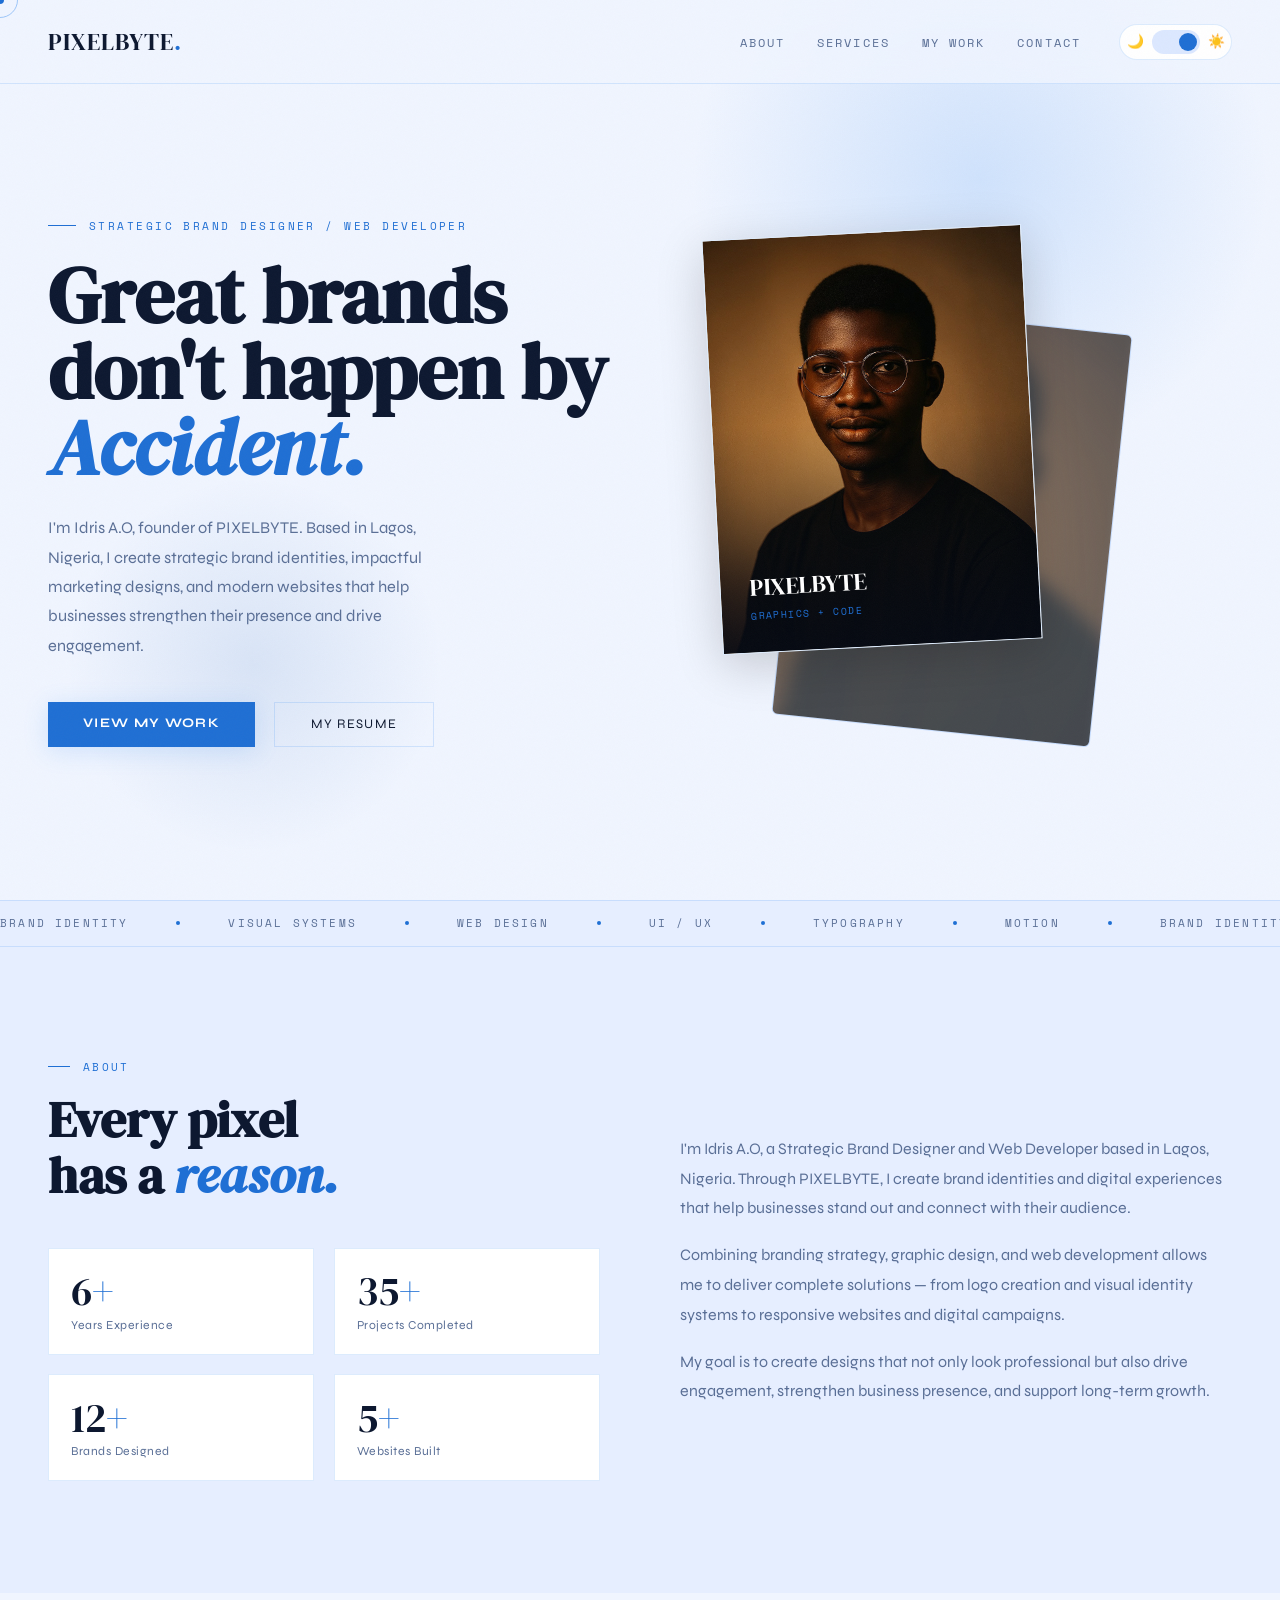
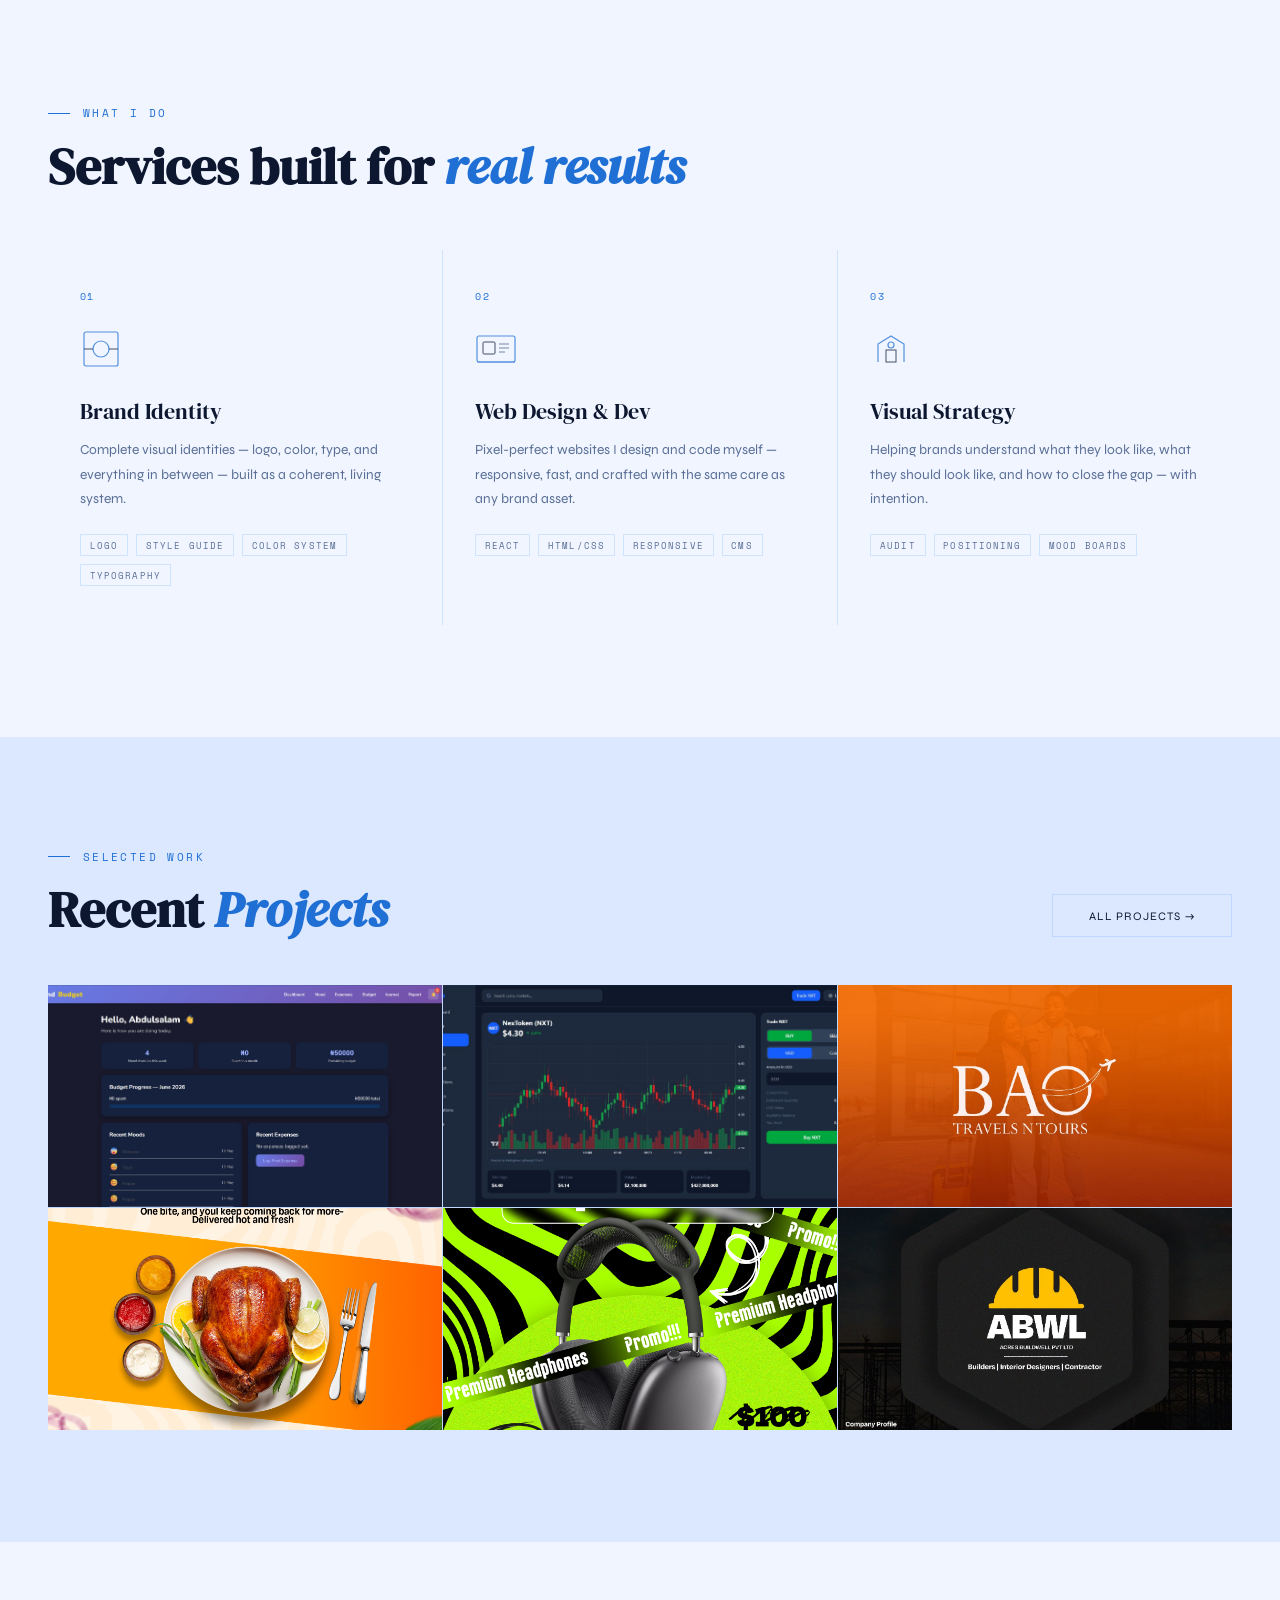
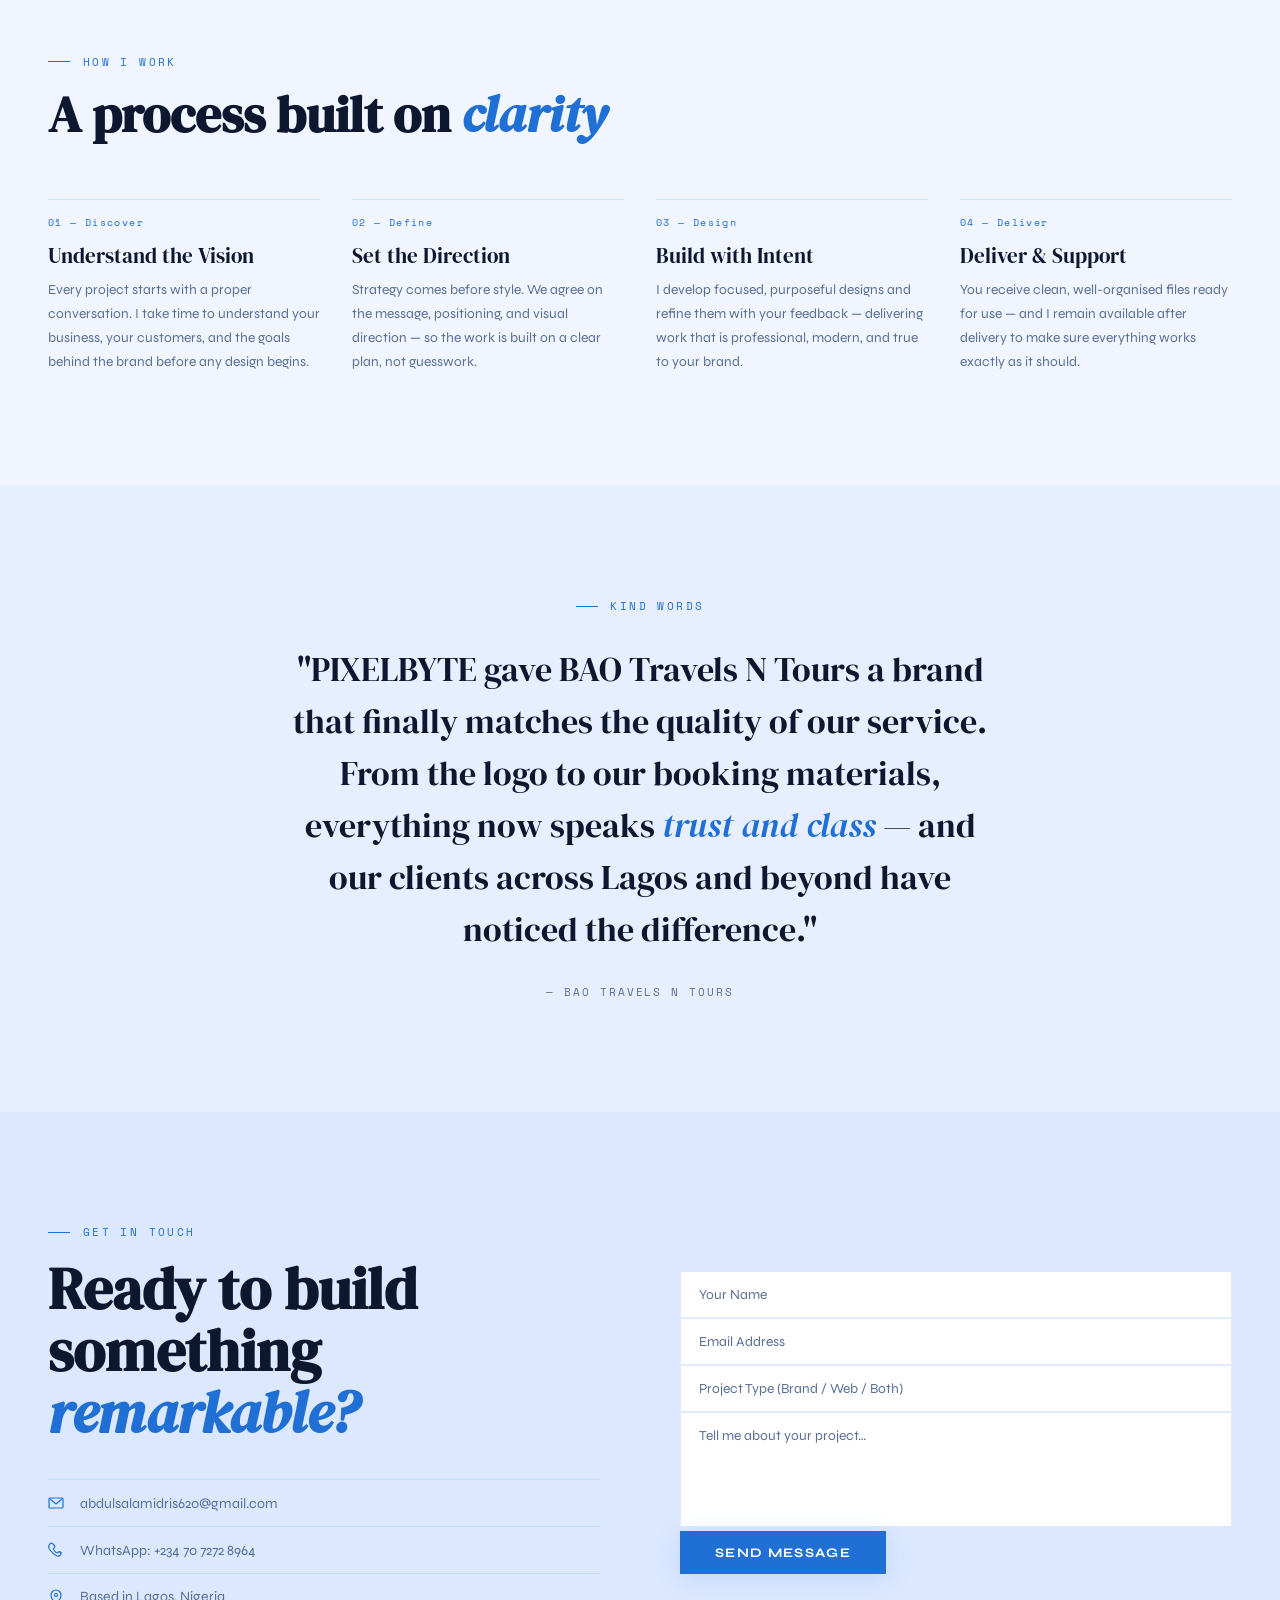
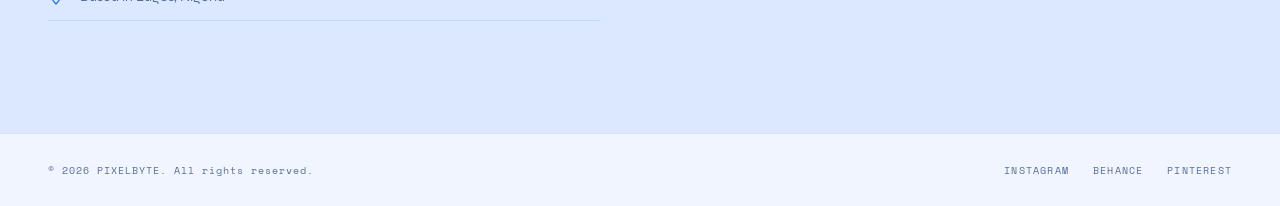
==== commit 480f3fc6: "Clean rebuild: fix mobile nav, zig-zag process, resume button, hide photo on mobile" ====
--- a/index.html
+++ b/index.html
@@ -19,22 +19,34 @@
 <nav>
   <a href="#" class="nav-logo">PIXELBYTE<span>.</span></a>
   <div class="nav-right">
-      <ul class="nav-links" id="navLinks">
-        <li><a href="#about">About</a></li>
-        <li><a href="#services">Services</a></li>
-        <li><a href="work.html">My Work</a></li>
-        <li><a href="#contact">Contact</a></li>
-      </ul>
-      <div class="theme-toggle" id="themeToggle" title="Toggle light/dark">
-        <span class="toggle-icon">🌙</span>
-        <div class="toggle-pill" id="togglePill"></div>
-        <span class="toggle-icon">☀️</span>
-      </div>
-      <button class="nav-hamburger" id="navHamburger" aria-label="Open menu" aria-expanded="false">
-        <span></span><span></span><span></span>
-      </button>
-    </div>
+    <ul class="nav-links">
+      <li><a href="#about">About</a></li>
+      <li><a href="#services">Services</a></li>
+      <li><a href="work.html">My Work</a></li>
+      <li><a href="#contact">Contact</a></li>
+    </ul>
+    <div class="theme-toggle" id="themeToggle" title="Toggle light/dark">
+      <span class="toggle-icon">🌙</span>
+      <div class="toggle-pill" id="togglePill"></div>
+      <span class="toggle-icon">☀️</span>
+    </div>
+    <button class="nav-burger" id="navBurger" aria-label="Open menu">
+      <span></span><span></span><span></span>
+    </button>
+  </div>
 </nav>
+
+<!-- MOBILE MENU -->
+<div class="mobile-menu" id="mobileMenu">
+  <button class="mobile-menu-close" id="mobileMenuClose" aria-label="Close menu">✕</button>
+  <ul class="mobile-menu-links">
+    <li><a href="#about">About</a></li>
+    <li><a href="#services">Services</a></li>
+    <li><a href="work.html">My Work</a></li>
+    <li><a href="#contact">Contact</a></li>
+    <li><a href="idris-cv.pdf" target="_blank" rel="noopener">My Resume</a></li>
+  </ul>
+</div>
 
 <!-- HERO -->
 <section id="hero">
@@ -51,7 +63,7 @@
     </p>
     <div class="hero-cta">
       <a href="#work" class="btn-primary">View My Work</a>
-      <a href="#contact" class="btn-ghost">Let's Talk</a>
+      <a href="idris-cv.pdf" class="btn-ghost" target="_blank" rel="noopener">My Resume</a>
     </div>
   </div>
 
@@ -66,10 +78,8 @@
         <div class="hcard-sub">Graphics + Code</div>
       </div>
     </div>
-    </div>
-  </div>
-</section>
-
+  </div>
+</section>
 
 <!-- MARQUEE -->
 <div class="marquee-wrap">
@@ -256,7 +266,6 @@
   </div>
 </section>
 
-
 <!-- TESTIMONIAL -->
 <section id="testimonial">
   <div class="section-label" style="justify-content:center">Kind Words</div>
@@ -268,7 +277,6 @@
   </blockquote>
   <div class="testimonial-author reveal" style="transition-delay:.2s">— BAO Travels N Tours</div>
 </section>
-
 
 <!-- CONTACT -->
 <section id="contact">
@@ -349,9 +357,7 @@
     btn.textContent = 'Send Message';
     btn.disabled = false;
   });
-</script>
-
-<script>
+
   function openHeroLightbox() {
     document.getElementById('heroLightbox').classList.add('active');
     document.body.style.overflow = 'hidden';
--- a/style.css
+++ b/style.css
@@ -148,6 +148,84 @@
   pointer-events:none; user-select:none;
 }
 
+/* ── HAMBURGER BUTTON (hidden on desktop) ── */
+.nav-burger {
+  display: none;
+  flex-direction: column;
+  justify-content: center;
+  gap: 5px;
+  width: 34px; height: 34px;
+  background: none;
+  border: none;
+  cursor: none;
+  padding: 0;
+  z-index: 300;
+}
+.nav-burger span {
+  display: block;
+  width: 24px; height: 2px;
+  background: var(--text);
+  border-radius: 2px;
+  transition: transform .3s, opacity .3s;
+}
+.nav-burger.open span:nth-child(1) { transform: translateY(7px) rotate(45deg); }
+.nav-burger.open span:nth-child(2) { opacity: 0; }
+.nav-burger.open span:nth-child(3) { transform: translateY(-7px) rotate(-45deg); }
+
+/* ── SLIDE-OUT MOBILE MENU ── */
+.mobile-menu {
+  position: fixed;
+  top: 0; right: 0;
+  width: 78%;
+  max-width: 340px;
+  height: 100vh;
+  background: var(--bg2);
+  border-left: 1px solid var(--border);
+  backdrop-filter: blur(14px);
+  transform: translateX(100%);
+  transition: transform .4s cubic-bezier(.23,1,.32,1);
+  z-index: 999;
+  display: flex;
+  flex-direction: column;
+  justify-content: center;
+  padding: 3rem 2.5rem;
+}
+.mobile-menu.open { transform: translateX(0); }
+.mobile-menu-close {
+  position: absolute;
+  top: 1.5rem; right: 1.8rem;
+  font-size: 1.4rem;
+  color: var(--muted);
+  background: none;
+  border: none;
+  cursor: pointer;
+}
+.mobile-menu-links {
+  list-style: none;
+  display: flex;
+  flex-direction: column;
+  gap: 1.8rem;
+}
+.mobile-menu-links a {
+  font-family: 'DM Serif Display', serif;
+  font-size: 1.8rem;
+  color: var(--text);
+  text-decoration: none;
+  transition: color .2s;
+}
+.mobile-menu-links a:hover { color: var(--accent); }
+
+.mobile-menu-overlay {
+  position: fixed;
+  inset: 0;
+  background: rgba(4,8,18,.6);
+  opacity: 0;
+  visibility: hidden;
+  transition: opacity .35s, visibility .35s;
+  z-index: 998;
+}
+.mobile-menu-overlay.open { opacity: 1; visibility: visible; }
+
 /* ── HERO ── */
 #hero {
   min-height:100vh;
@@ -245,7 +323,7 @@
 .hero-card-stack {
   position:relative;
   width:400px; height:500px;
-  margin-right:3rem; /* pulls the stack left toward the text */
+  margin-right:3rem;
 }
 .hcard { position:absolute; border-radius:6px; overflow:hidden; }
 
@@ -262,13 +340,12 @@
   border:1px solid var(--border);
   transform:rotate(-3deg);
   display:flex; flex-direction:column; justify-content:flex-end; padding:1.8rem;
-  overflow:hidden; /* clips the photo inside the card */
+  overflow:hidden;
   transition:transform .4s cubic-bezier(.23,1,.32,1);
   box-shadow:0 12px 48px rgba(0,0,0,.18);
 }
 .hcard-front:hover { transform:rotate(0deg) scale(1.03); }
 
-/* front photo: fills and is clipped by the card */
 .hcard-photo {
   position:absolute;
   inset:0;
@@ -280,7 +357,6 @@
   z-index:0;
 }
 
-/* blurred photo inside the back card */
 .hcard-photo-blur {
   position:absolute;
   inset:0;
@@ -289,11 +365,10 @@
   object-fit:cover;
   object-position:center 20%;
   filter:blur(8px) brightness(.6);
-  transform:scale(1.1); /* hides blurred edges */
+  transform:scale(1.1);
   opacity:.7;
 }
 
-/* gradient so labels stay readable over the photo */
 .hcard-front::after {
   content:'';
   position:absolute;
@@ -302,7 +377,6 @@
   z-index:1;
 }
 
-/* labels — restored fonts, lifted above photo + gradient */
 .hcard-label {
   position:relative;
   z-index:2;
@@ -489,22 +563,7 @@
   display:block;
   transition:transform .6s cubic-bezier(.23,1,.32,1);
 }
-.work-thumb .work-color {
-  position:absolute;
-  inset:0;
-  width:100%;
-  height:100%;
-}
-.work-color { width:100%; height:100%; transition:transform .6s cubic-bezier(.23,1,.32,1); }
-.work-item:hover .work-color { transform:scale(1.05); }
 .work-item:hover img { transform:scale(1.05); }
-
-/* Blue-toned project thumbnails */
-.wc1{background:linear-gradient(135deg,#060e1e 0%,#0c2244 40%,rgba(61,142,240,.18) 100%);}
-.wc2{background:linear-gradient(145deg,#050b18 0%,#071830 50%,rgba(26,92,191,.25) 100%);}
-.wc3{background:linear-gradient(135deg,#080f20 0%,#0e2252 60%,rgba(100,180,255,.15) 100%);}
-.wc4{background:linear-gradient(145deg,#040c1a 0%,#091a3a 60%,rgba(61,120,220,.22) 100%);}
-.wc5{background:linear-gradient(135deg,#060c1c 0%,#0a1840 60%,rgba(80,160,255,.18) 100%);}
 
 .work-label-wrap {
   position:absolute; bottom:0; left:0; right:0;
@@ -540,28 +599,6 @@
 .step-title { font-family:'DM Serif Display',serif; font-size:1.3rem; color:var(--text); margin:.7rem 0 .5rem; }
 .step-desc { font-size:.86rem; color:var(--muted); line-height:1.75; }
 
-#process .process-steps {
-  display: grid;
-  grid-template-columns: repeat(4, 1fr);
-  gap: 2rem;
-  margin-top: 3.5rem;
-}
-
-/* tablet: 2 across */
-@media (max-width: 900px) {
-  #process .process-steps {
-    grid-template-columns: 1fr 1fr;
-  }
-}
-
-/* phone: stack */
-@media (max-width: 560px) {
-  #process .process-steps {
-    grid-template-columns: 1fr;
-  }
-}
-
-
 /* ── TESTIMONIAL ── */
 #testimonial { background:var(--bg2); text-align:center; transition: var(--transition-theme); }
 .testimonial-quote {
@@ -625,100 +662,40 @@
 .reveal { opacity:0; transform:translateY(28px); transition:opacity .7s cubic-bezier(.23,1,.32,1), transform .7s cubic-bezier(.23,1,.32,1); }
 .reveal.visible { opacity:1; transform:translateY(0); }
 
-/* ── RESPONSIVE ── */
-@media(max-width:900px){
-  #hero,#about,#contact{grid-template-columns:1fr;gap:3rem;}
-  .hero-visual{display:none;}
-  .services-grid{grid-template-columns:1fr;}
-  .work-item:nth-child(n){grid-column:1/-1;}
-  .process-steps{grid-template-columns:1fr 1fr;}
-  nav{padding:1.2rem 1.5rem;}
-  section{padding:5rem 1.5rem;}
-  .nav-links{display:none;}
-}
-
-/* ── HAMBURGER BUTTON (hidden on desktop) ── */
-.nav-hamburger {
-  display: none;
-  flex-direction: column;
-  justify-content: center;
-  gap: 5px;
-  width: 34px; height: 34px;
-  background: none;
-  border: none;
-  cursor: none;
-  padding: 0;
-  z-index: 210;
-}
-.nav-hamburger span {
-  display: block;
-  width: 24px; height: 2px;
-  background: var(--text);
-  border-radius: 2px;
-  transition: transform .3s ease, opacity .2s ease;
-}
-/* animate into an X when open */
-.nav-hamburger.active span:nth-child(1) { transform: translateY(7px) rotate(45deg); }
-.nav-hamburger.active span:nth-child(2) { opacity: 0; }
-.nav-hamburger.active span:nth-child(3) { transform: translateY(-7px) rotate(-45deg); }
- 
- 
-/* ── MOBILE ── */
+/* ═══════════════════════════════════════════
+   RESPONSIVE / MOBILE  (single source of truth)
+   ═══════════════════════════════════════════ */
 @media (max-width: 900px) {
- 
-  /* show the hamburger */
-  .nav-hamburger { display: flex; }
- 
-  /* slide-out menu panel */
-  .nav-links {
-    display: flex;               /* override the old display:none */
-    position: fixed;
-    top: 0; right: 0;
-    height: 100vh;
-    width: min(78vw, 320px);
-    flex-direction: column;
-    justify-content: center;
-    gap: 2.2rem;
-    padding: 3rem;
-    background: var(--bg2);
-    border-left: 1px solid var(--border);
-    box-shadow: -20px 0 60px rgba(0,0,0,.4);
-    transform: translateX(100%);
-    transition: transform .38s cubic-bezier(.23,1,.32,1);
-    z-index: 205;
+  #hero, #about, #contact { grid-template-columns:1fr; gap:3rem; }
+  .services-grid { grid-template-columns:1fr; }
+  .work-grid { grid-template-columns:1fr; }
+  nav { padding:1.2rem 1.5rem; }
+  section { padding:5rem 1.5rem; }
+
+  /* show hamburger, hide desktop links */
+  .nav-burger { display:flex; }
+  .nav-links { display:none; }
+
+  /* hide the photo card on mobile */
+  .hero-visual { display:none !important; }
+
+  /* HOW I WORK — single-column zig-zag on mobile */
+  #process .process-steps {
+    grid-template-columns:1fr;
+    gap:2.5rem;
   }
-  .nav-links.open { transform: translateX(0); }
- 
-  .nav-links a {
-    font-size: 1rem;
-    letter-spacing: .18em;
+  #process .process-step:nth-child(odd) {
+    text-align:left;
+    margin-right:20%;
   }
- 
-  /* SHOW the photo card on mobile (was display:none) */
-  .hero-visual {
-    display: flex !important;
-    margin-top: 2.5rem;
+  #process .process-step:nth-child(even) {
+    text-align:right;
+    margin-left:20%;
   }
-  .hero-card-stack {
-    width: 300px;
-    height: 380px;
-    margin-right: 0;             /* center it on mobile */
-  }
-  .hcard-back,
-  .hcard-front {
-    width: 240px;
-    height: 320px;
-  }
- 
-  /* HOW I WORK — 2 x 2 on mobile */
-  #process .process-steps {
-    grid-template-columns: 1fr 1fr;
-    gap: 1.8rem 1.5rem;
-  }
-}
- 
-/* keep the 2x2 even on very small phones (override the earlier 1-col rule) */
+  #process .process-step::before { left:0; right:0; width:100%; }
+}
+
 @media (max-width: 560px) {
-  #process .process-steps {
-    grid-template-columns: 1fr 1fr;
-  }+  #process .process-step:nth-child(odd)  { margin-right:12%; }
+  #process .process-step:nth-child(even) { margin-left:12%; }
+}
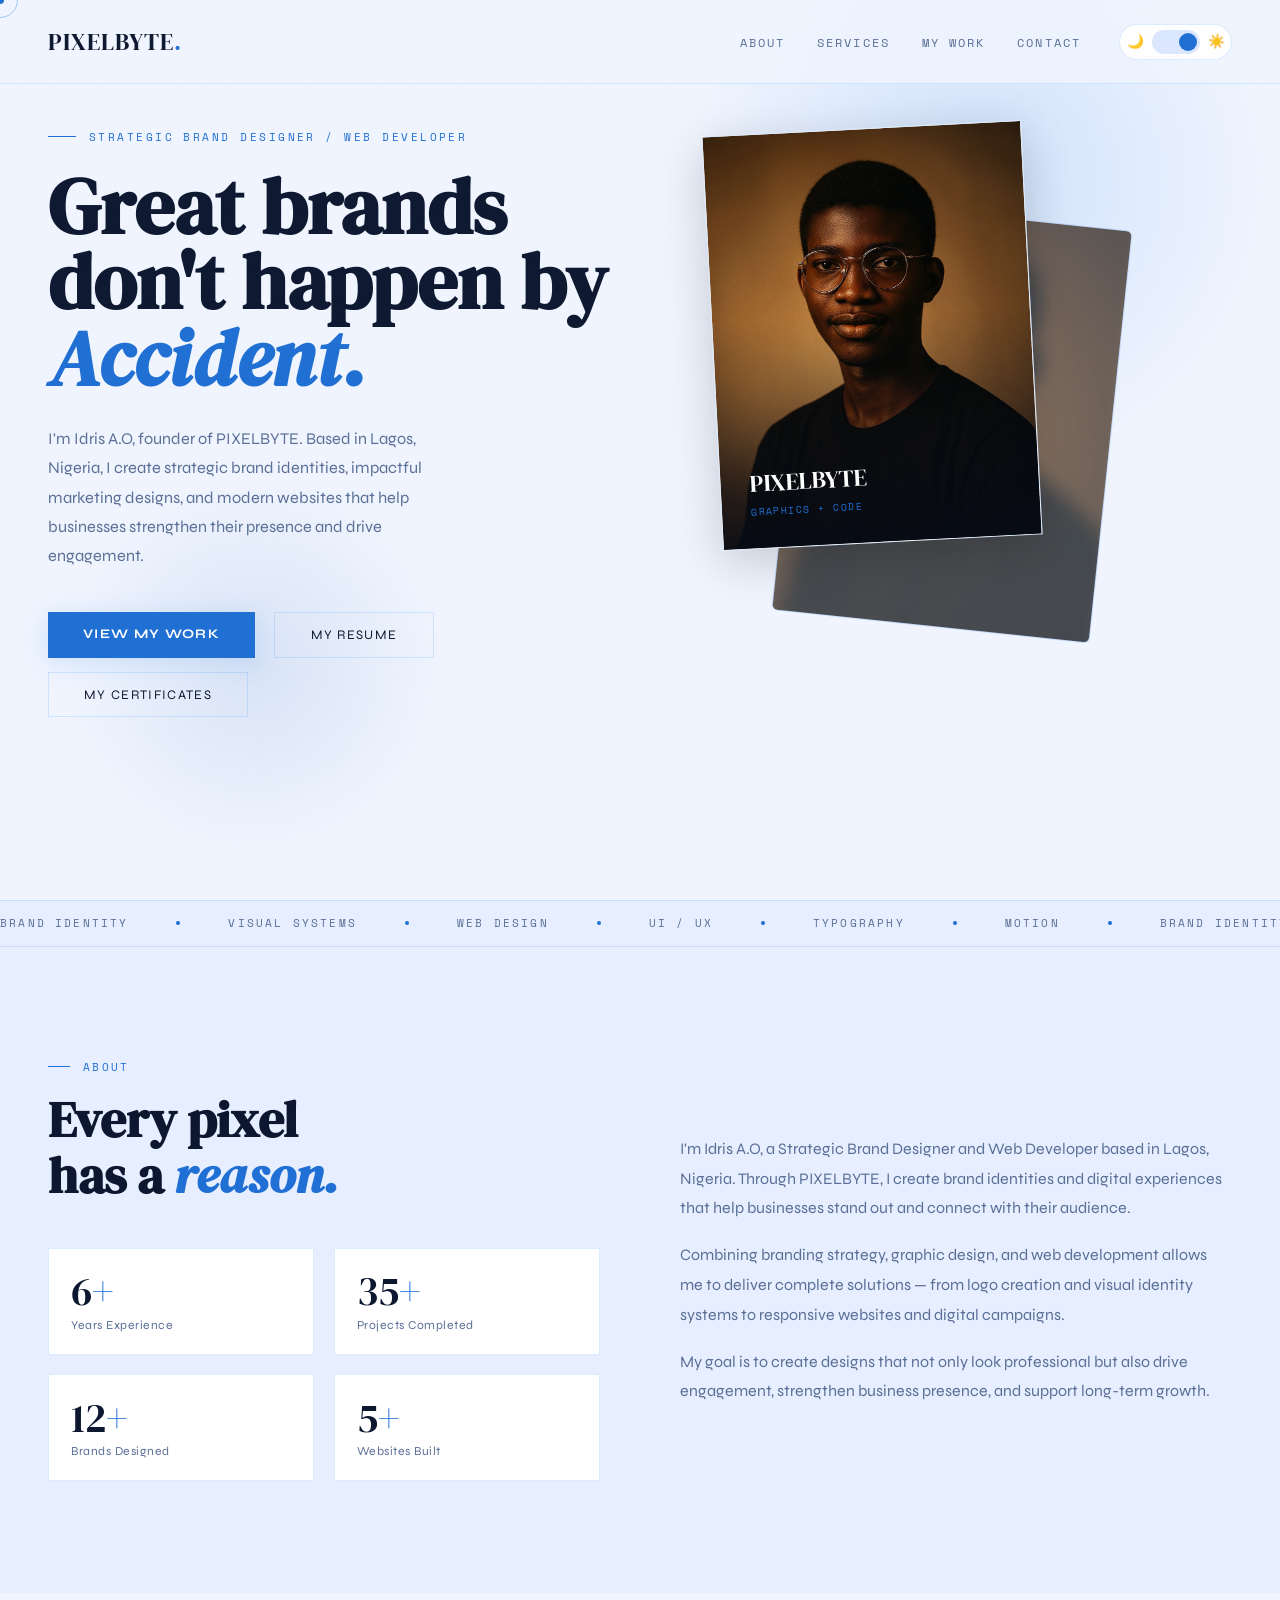
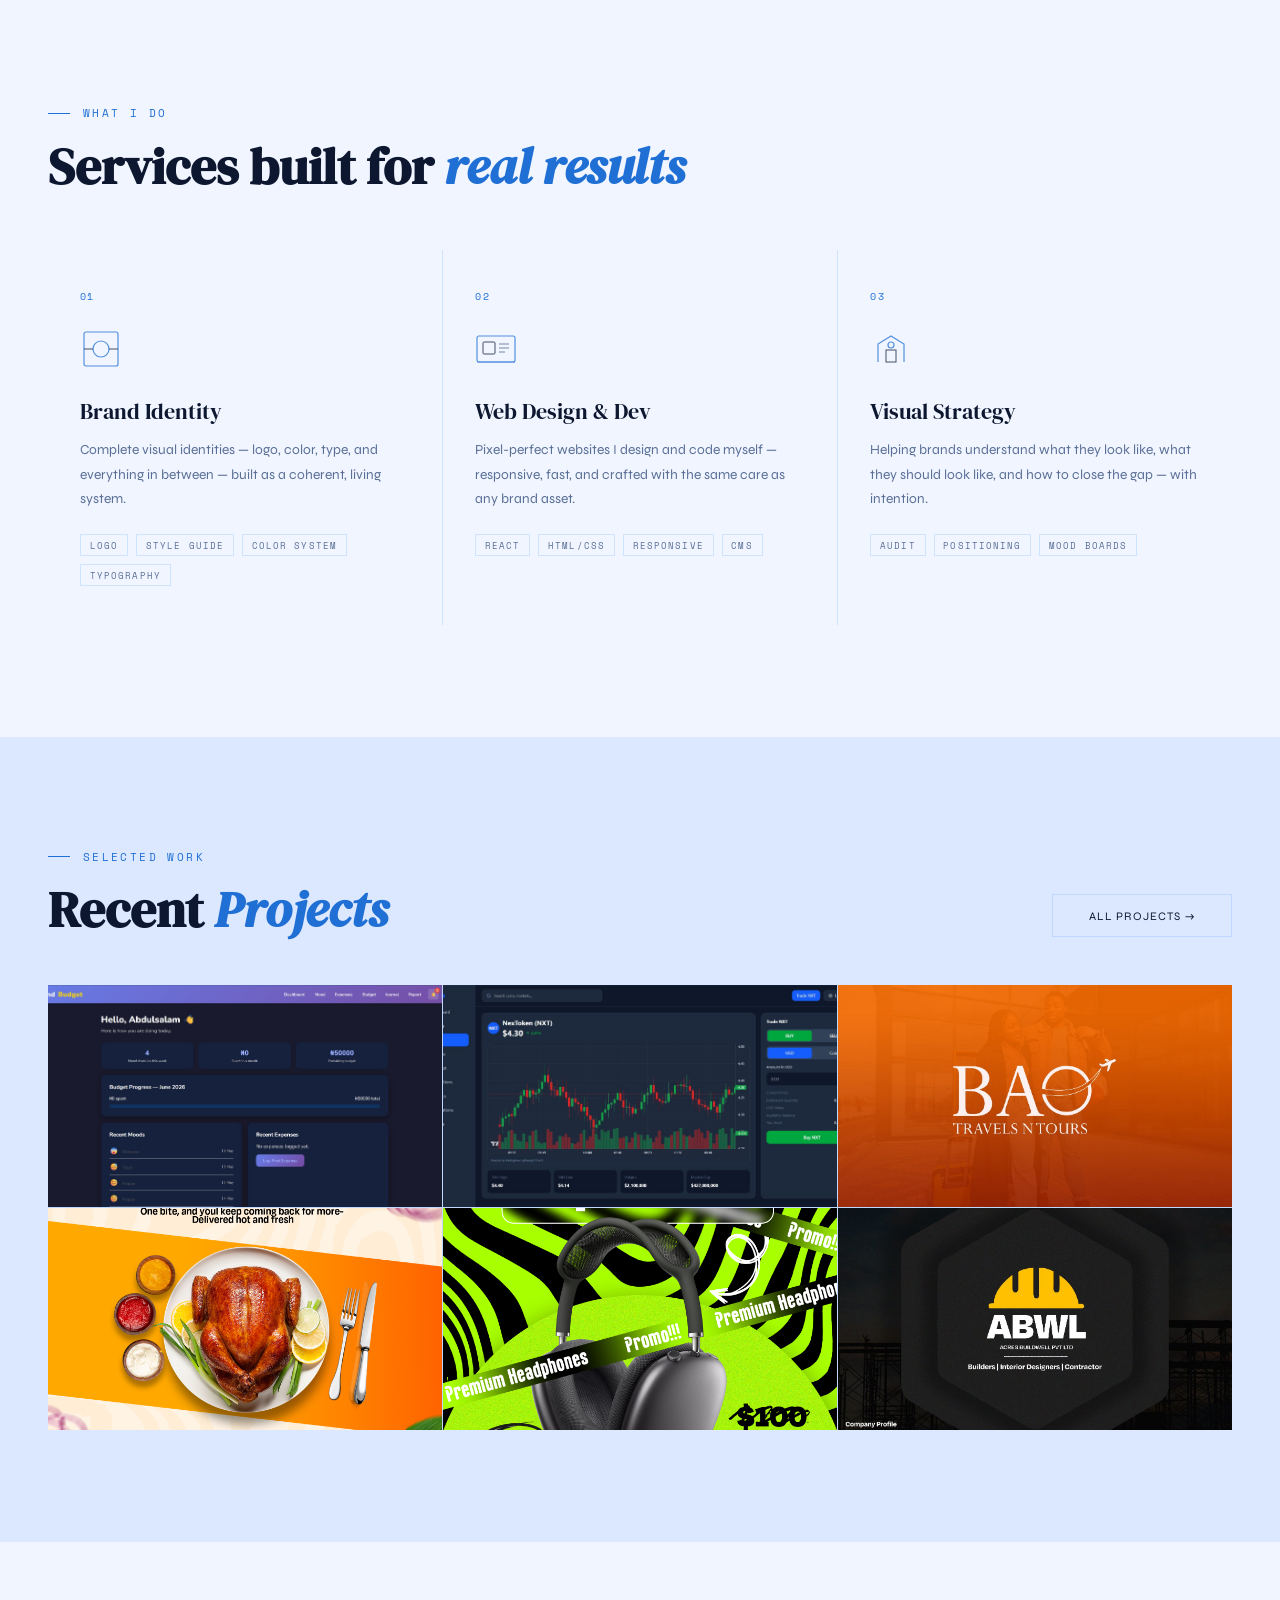
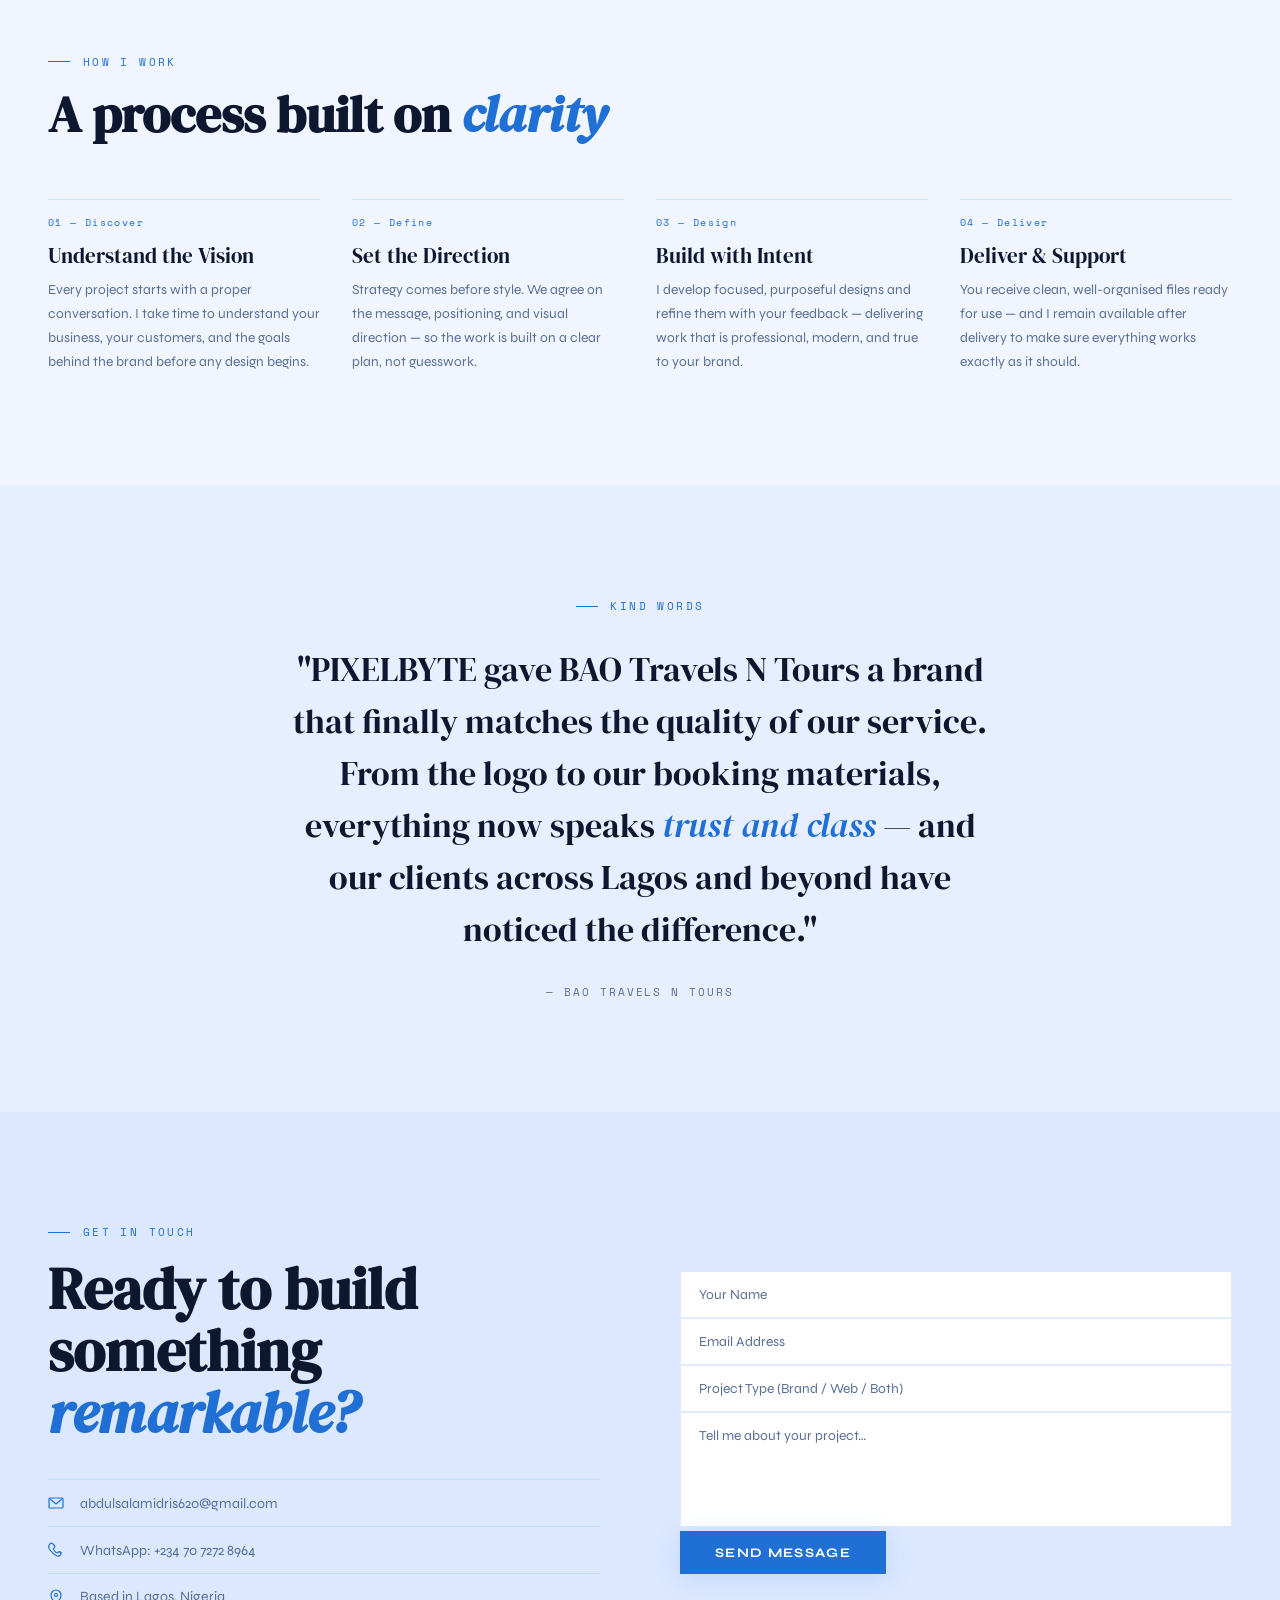
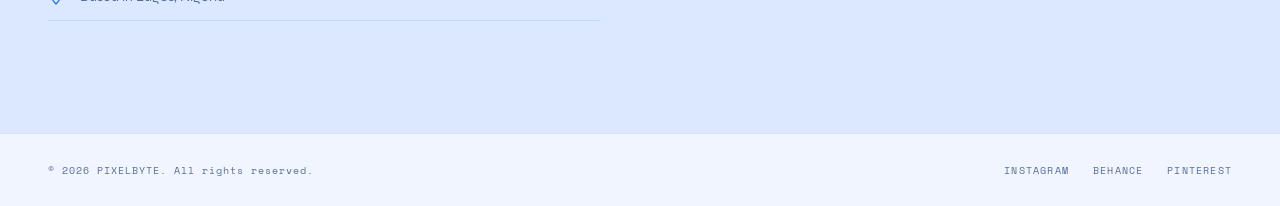
==== commit 6c5c92bc: "Fix missing closing div in hero section, restore photo position" ====
--- a/index.html
+++ b/index.html
@@ -45,6 +45,7 @@
     <li><a href="work.html">My Work</a></li>
     <li><a href="#contact">Contact</a></li>
     <li><a href="idris-cv.pdf" target="_blank" rel="noopener">My Resume</a></li>
+    <li><a href="https://drive.google.com/drive/folders/11tJJfrJDqdWqCjBAqsBIfbLXkmpnuBfn?usp=drive_link" target="_blank" rel="noopener">My Certificates</a></li>
   </ul>
 </div>
 
@@ -62,8 +63,11 @@
       I'm Idris A.O, founder of PIXELBYTE. Based in Lagos, Nigeria, I create strategic brand identities, impactful marketing designs, and modern websites that help businesses strengthen their presence and drive engagement.
     </p>
     <div class="hero-cta">
-      <a href="#work" class="btn-primary">View My Work</a>
-      <a href="idris-cv.pdf" class="btn-ghost" target="_blank" rel="noopener">My Resume</a>
+      <div class="hero-cta-row">
+        <a href="#work" class="btn-primary">View My Work</a>
+        <a href="idris-cv.pdf" class="btn-ghost" target="_blank" rel="noopener">My Resume</a>
+      </div>
+      <a href="https://drive.google.com/drive/folders/11tJJfrJDqdWqCjBAqsBIfbLXkmpnuBfn?usp=drive_link" class="btn-ghost" target="_blank" rel="noopener">My Certificates</a>
     </div>
   </div>
 
--- a/style.css
+++ b/style.css
@@ -230,7 +230,7 @@
 #hero {
   min-height:100vh;
   display:grid; grid-template-columns:1fr 1fr;
-  align-items:center;
+  align-items:start;
   padding:8rem 3rem 4rem;
   position:relative; overflow:hidden;
 }
@@ -278,8 +278,17 @@
   opacity:0; animation:fadeUp .9s .72s forwards;
 }
 .hero-cta {
-  margin-top:2.6rem; display:flex; gap:1.2rem; flex-wrap:wrap;
+  margin-top:2.6rem;
+  display:flex;
+  flex-direction: column;
+  align-items: flex-start;
+  gap:.9rem;
   opacity:0; animation:fadeUp .9s .92s forwards;
+}
+.hero-cta-row {
+  display:flex;
+  gap:1.2rem;
+  flex-wrap:wrap;
 }
 
 .btn-primary {
@@ -699,3 +708,57 @@
   #process .process-step:nth-child(odd)  { margin-right:12%; }
   #process .process-step:nth-child(even) { margin-left:12%; }
 }
+
+/* ── MORE WORK / PINTEREST STRIP ── */
+.more-work {
+  background: var(--bg2);
+  padding: 4rem 3rem;
+  display: flex;
+  flex-direction: column;
+  align-items: center;
+  text-align: center;
+  gap: 1.5rem;
+  border-top: 1px solid var(--border);
+  transition: var(--transition-theme);
+}
+.more-work-text {
+  font-family: 'DM Serif Display', serif;
+  font-size: clamp(1.1rem, 2.2vw, 1.5rem);
+  color: var(--text);
+  max-width: 560px;
+  line-height: 1.5;
+}
+.pinterest-btn {
+  display: inline-flex;
+  align-items: center;
+  gap: .6rem;
+  padding: .85rem 1.8rem;
+  background: #e60023;           /* Pinterest red */
+  color: #fff;
+  font-family: 'Syne', sans-serif;
+  font-weight: 700;
+  font-size: .82rem;
+  letter-spacing: .08em;
+  text-transform: uppercase;
+  text-decoration: none;
+  border-radius: 40px;
+  transition: transform .2s, box-shadow .3s;
+  box-shadow: 0 4px 20px rgba(230,0,35,.25);
+}
+.pinterest-btn:hover {
+  transform: translateY(-2px);
+  box-shadow: 0 8px 28px rgba(230,0,35,.35);
+}
+ 
+@media (max-width: 900px) {
+  .more-work { padding: 3rem 1.5rem; }
+}
+@media (max-width: 560px) {
+  .hero-cta {
+    flex-direction: column;
+    align-items: stretch;
+  }
+  .hero-cta a {
+    text-align: center;
+  }
+}
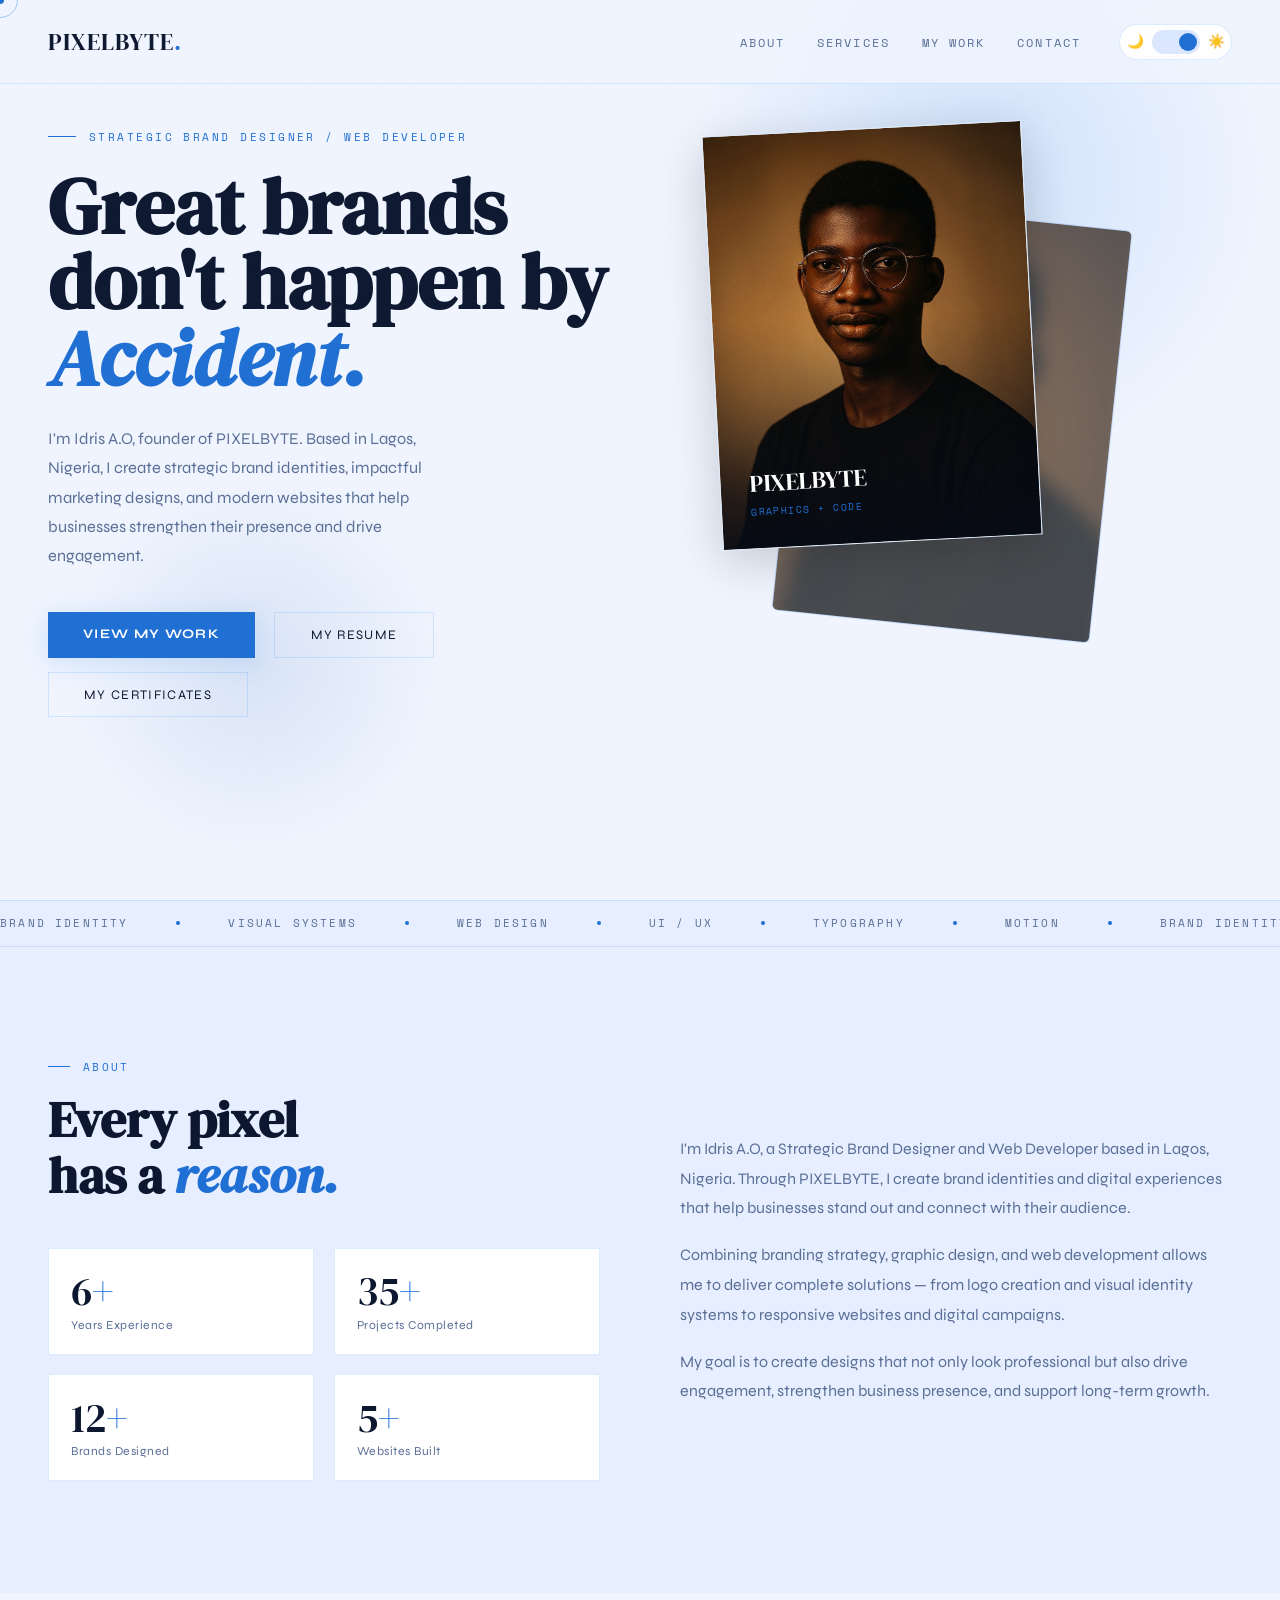
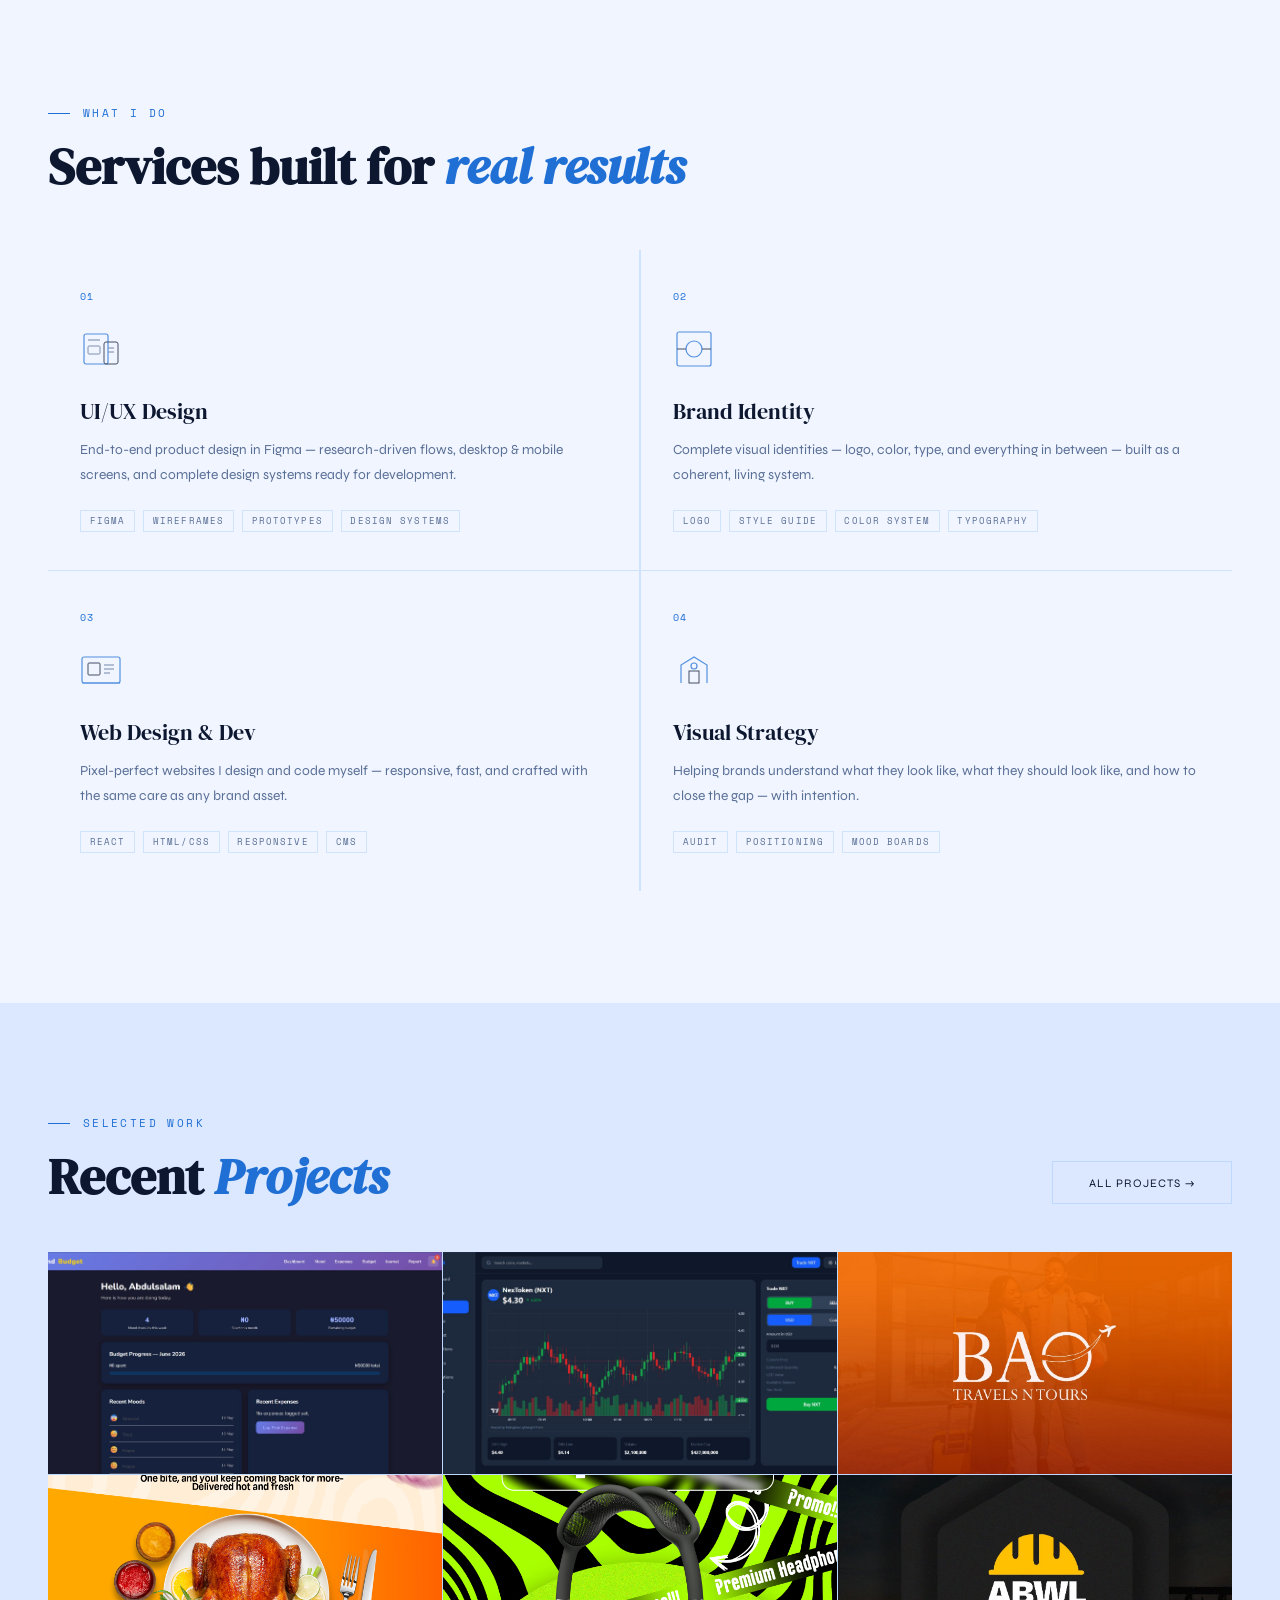
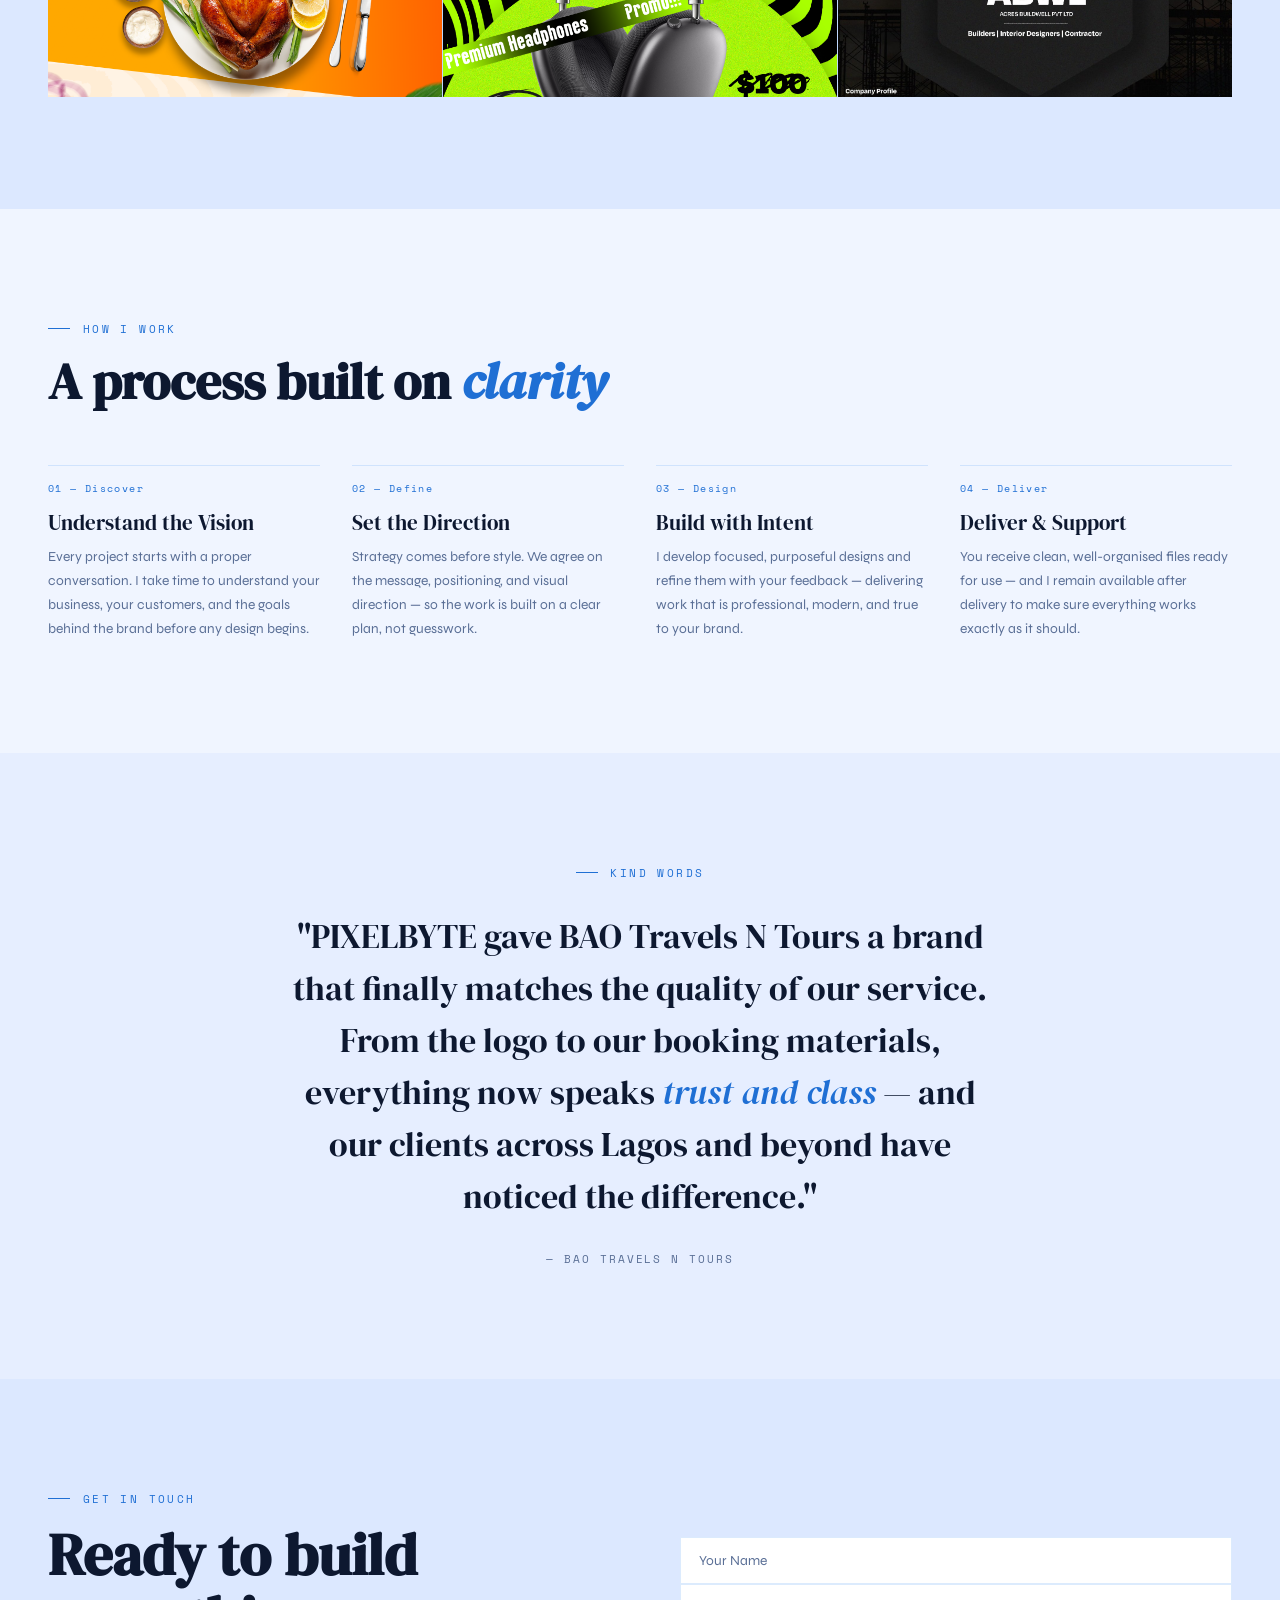
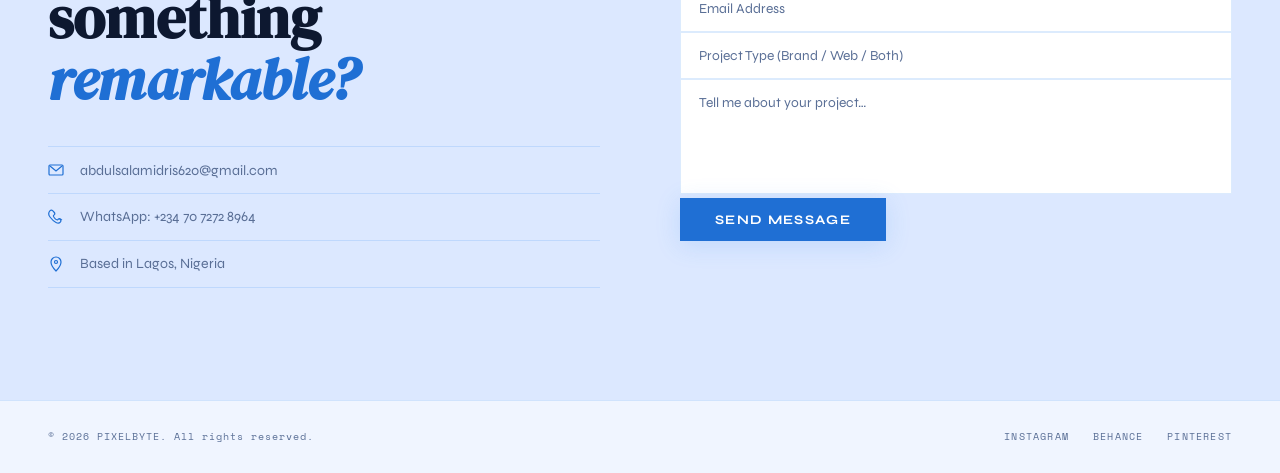
==== commit 325c399a: "Add UI/UX Design case studies section with 6 Figma projects" ====
--- a/index.html
+++ b/index.html
@@ -129,8 +129,25 @@
     <h2 class="section-title">Services built for <em>real results</em></h2>
   </div>
   <div class="services-grid reveal" style="transition-delay:.18s">
+    <a href="work.html#uiux" class="service-card" style="text-decoration:none;display:block;">
+      <div class="service-num">01</div>
+      <svg class="service-icon" viewBox="0 0 42 42" fill="none">
+        <rect x="4" y="6" width="24" height="30" rx="2" stroke="var(--accent)" stroke-width="1.2"/>
+        <rect x="24" y="14" width="14" height="22" rx="2" stroke="var(--text)" stroke-width="1"/>
+        <line x1="8" y1="12" x2="20" y2="12" stroke="var(--muted)" stroke-width="1.1"/>
+        <rect x="8" y="18" width="12" height="8" rx="1" stroke="var(--muted)" stroke-width="1"/>
+        <line x1="28" y1="20" x2="34" y2="20" stroke="var(--muted)" stroke-width="1.1"/>
+        <line x1="28" y1="24" x2="34" y2="24" stroke="var(--muted)" stroke-width="1.1"/>
+      </svg>
+      <div class="service-name">UI/UX Design</div>
+      <div class="service-desc">End-to-end product design in Figma — research-driven flows, desktop &amp; mobile screens, and complete design systems ready for development.</div>
+      <div class="service-tags">
+        <span class="tag">Figma</span><span class="tag">Wireframes</span>
+        <span class="tag">Prototypes</span><span class="tag">Design Systems</span>
+      </div>
+    </a>
     <a href="work.html#branding" class="service-card" style="text-decoration:none;display:block;">
-      <div class="service-num">01</div>
+      <div class="service-num">02</div>
       <svg class="service-icon" viewBox="0 0 42 42" fill="none">
         <rect x="4" y="4" width="34" height="34" rx="2" stroke="var(--accent)" stroke-width="1.2"/>
         <circle cx="21" cy="21" r="8" stroke="var(--accent)" stroke-width="1.2"/>
@@ -145,7 +162,7 @@
       </div>
     </a>
     <a href="work.html#webdev" class="service-card" style="text-decoration:none;display:block;">
-      <div class="service-num">02</div>
+      <div class="service-num">03</div>
       <svg class="service-icon" viewBox="0 0 42 42" fill="none">
         <rect x="2" y="8" width="38" height="26" rx="2" stroke="var(--accent)" stroke-width="1.2"/>
         <rect x="8" y="14" width="12" height="12" rx="1" stroke="var(--text)" stroke-width="1"/>
@@ -162,7 +179,7 @@
       </div>
     </a>
     <a href="work.html#ads" class="service-card" style="text-decoration:none;display:block;">
-      <div class="service-num">03</div>
+      <div class="service-num">04</div>
       <svg class="service-icon" viewBox="0 0 42 42" fill="none">
         <path d="M8 34 L8 16 L21 8 L34 16 L34 34" stroke="var(--accent)" stroke-width="1.2"/>
         <rect x="16" y="22" width="10" height="12" stroke="var(--text)" stroke-width="1"/>
--- a/style.css
+++ b/style.css
@@ -503,7 +503,7 @@
 /* ── SERVICES ── */
 #services { background:var(--bg); transition: var(--transition-theme); }
 .services-grid {
-  display:grid; grid-template-columns:repeat(3,1fr);
+  display:grid; grid-template-columns:repeat(2,1fr);
   gap:1.5px; margin-top:3.5rem;
   background:var(--border);
 }
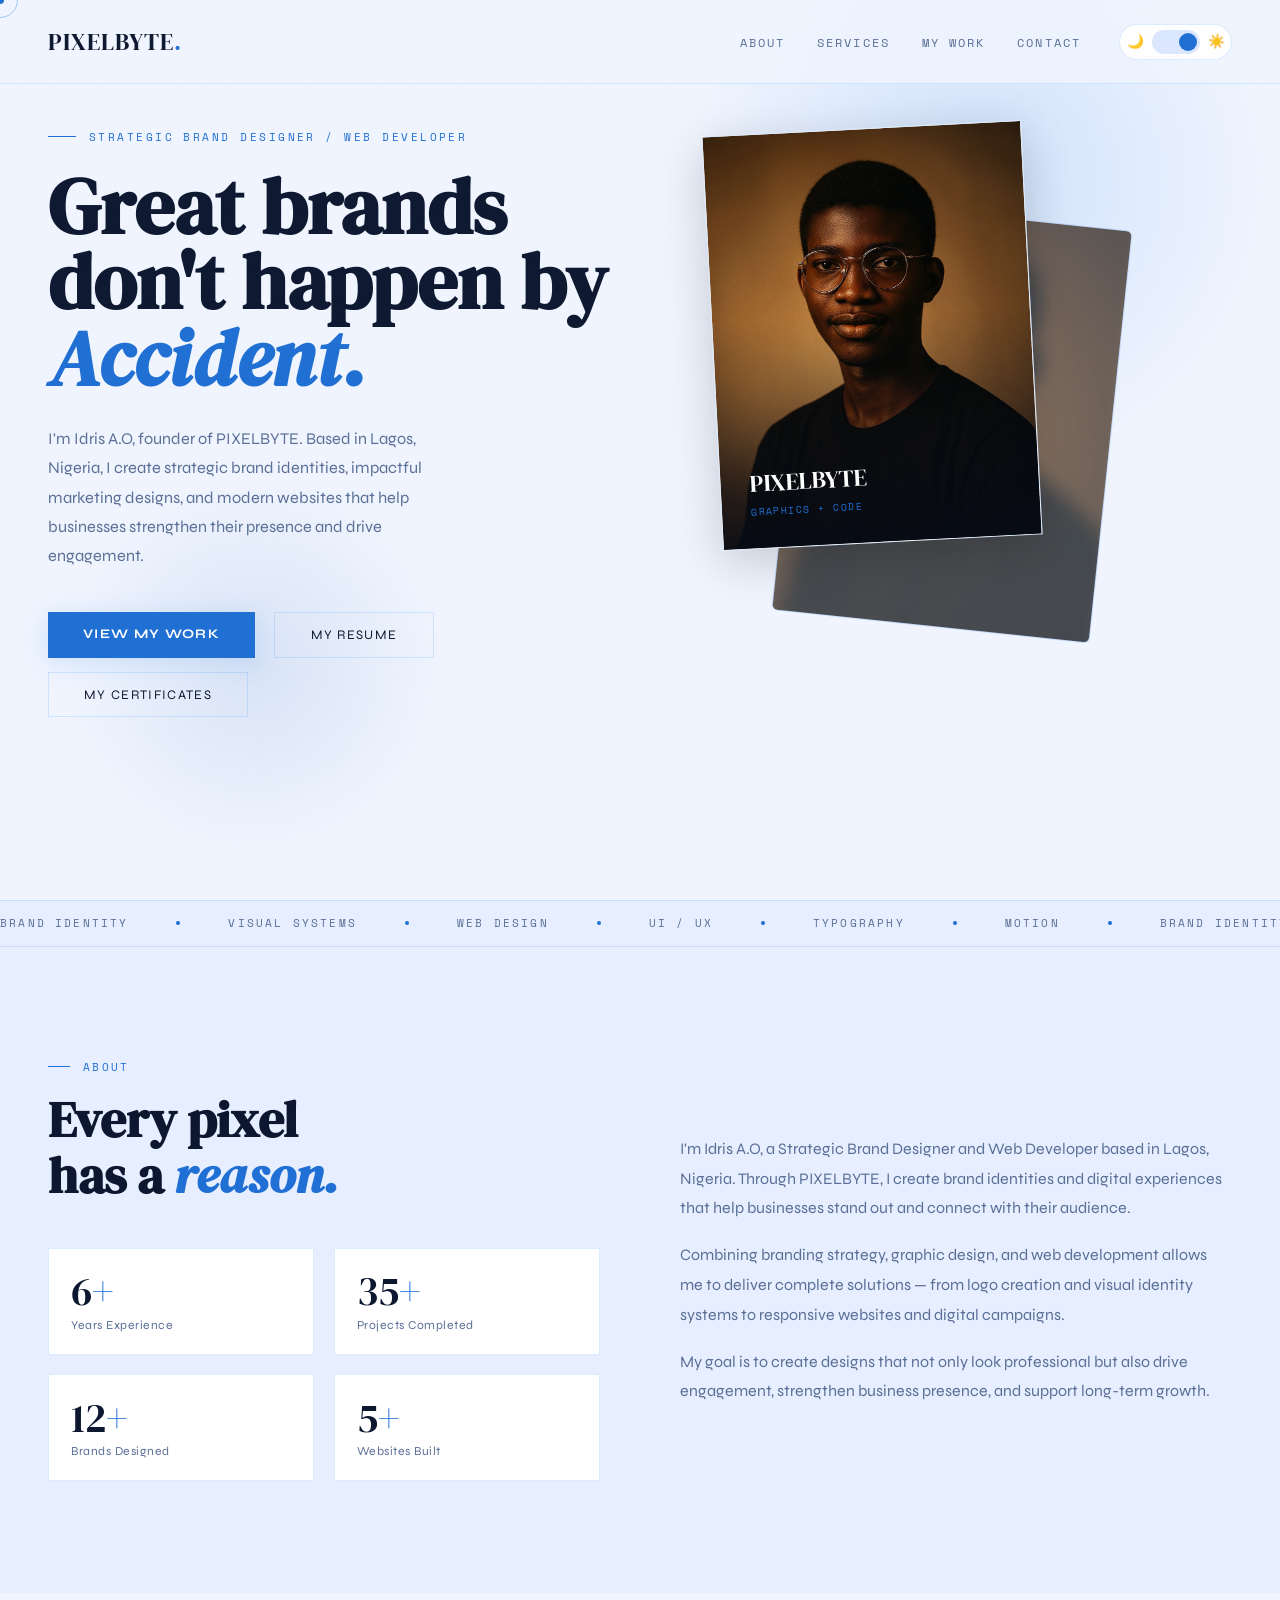
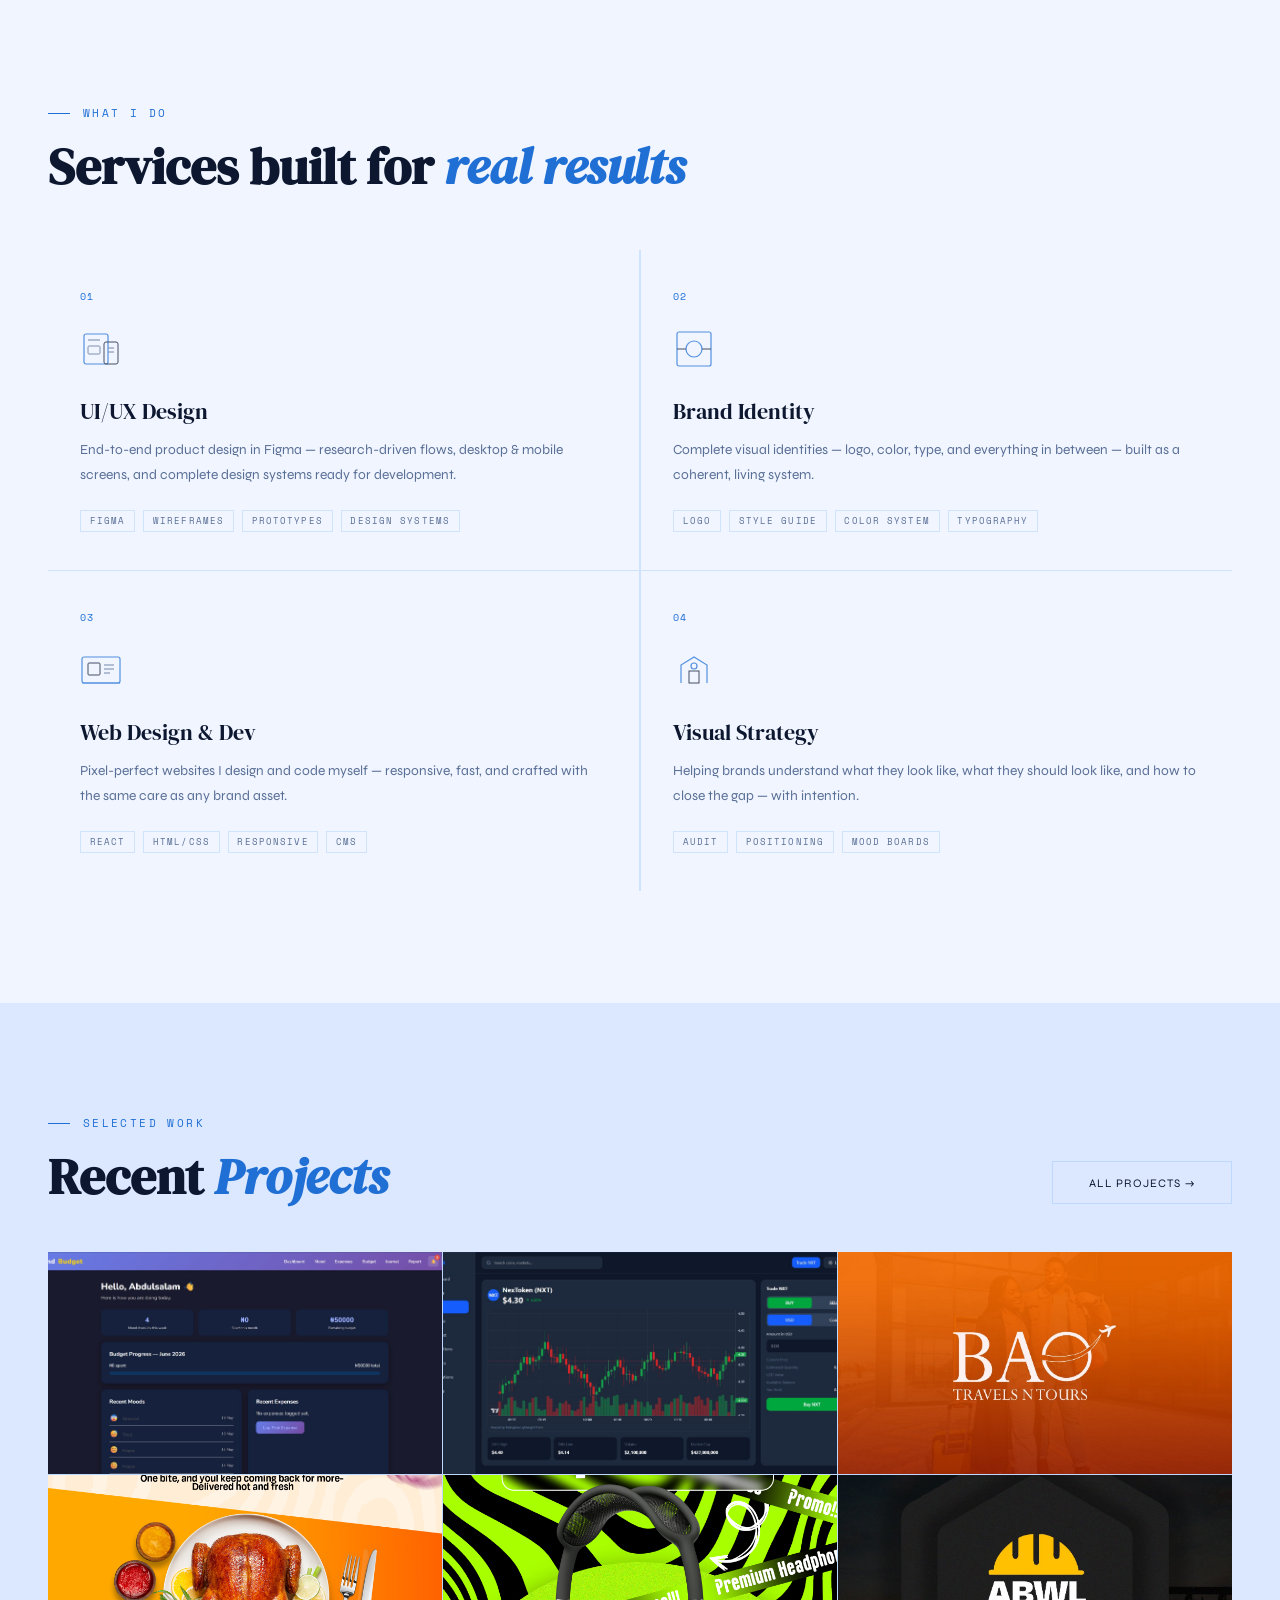
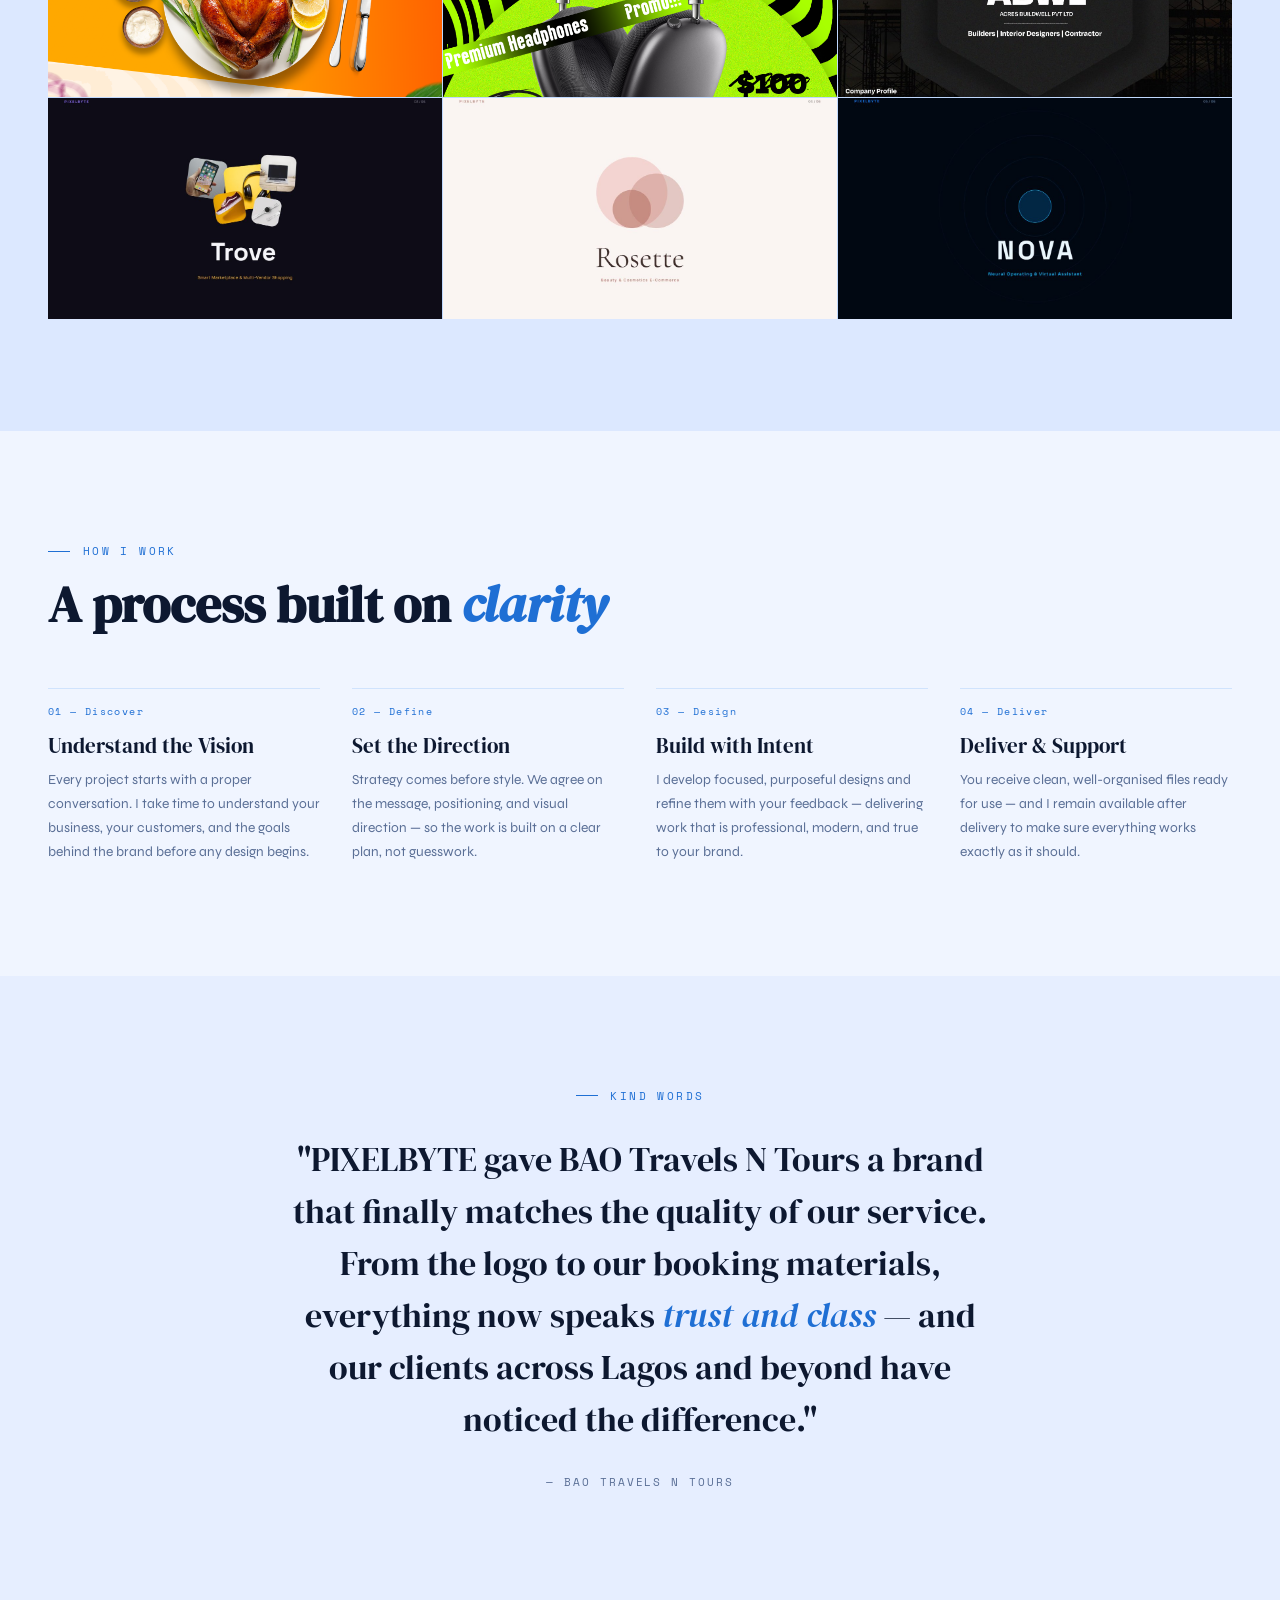
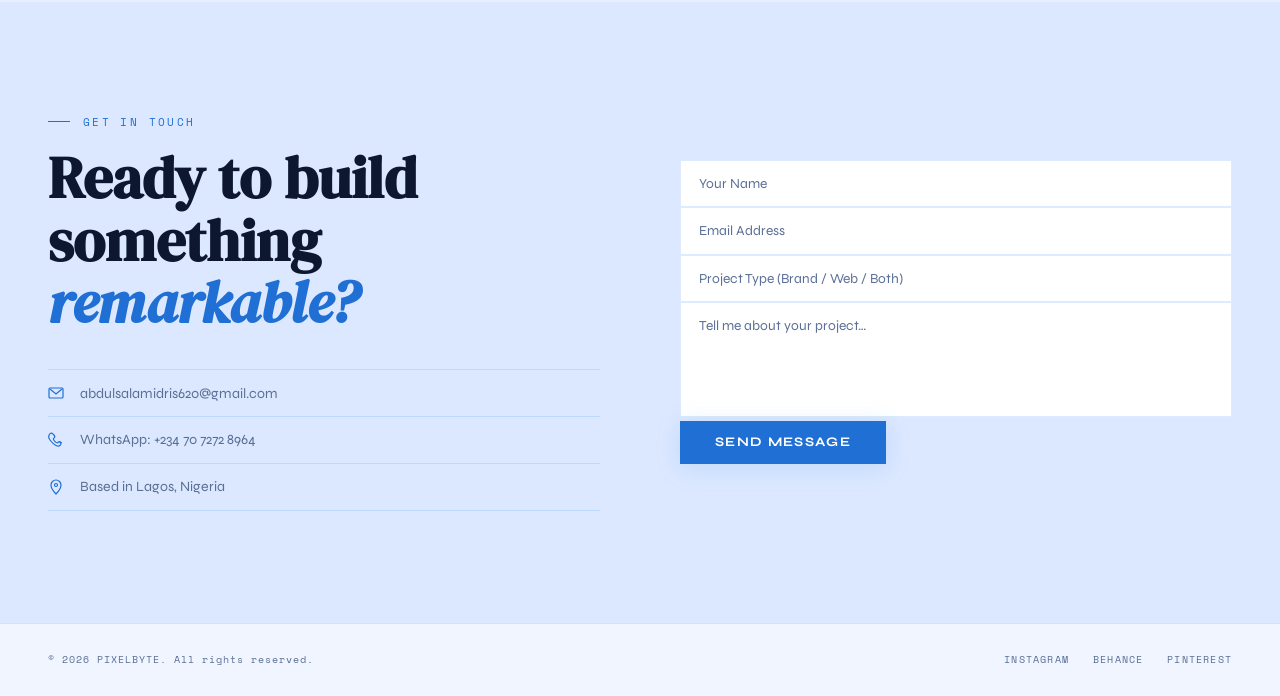
==== commit 15cf5e9f: "Make homepage work tiles clickable by category" ====
--- a/index.html
+++ b/index.html
@@ -206,31 +206,31 @@
   </div>
   <div class="work-grid reveal" style="transition-delay:.15s">
 
-    <div class="work-item">
+    <a href="https://mindbudget-zcyw.onrender.com" target="_blank" rel="noopener" class="work-item" style="text-decoration:none;display:block;">
       <div class="work-thumb">
         <img src="mindbudget-cover.png" alt="MindBudget"/>
         <div class="work-overlay-icon"><svg width="16" height="16" viewBox="0 0 16 16" fill="none"><path d="M3 8h10M8 3l5 5-5 5" stroke="#fff" stroke-width="1.5" stroke-linecap="round"/></svg></div>
         <div class="work-label-wrap"><div class="work-label">MindBudget — Web App</div><div class="work-cat">Flask · PostgreSQL · Full Stack</div></div>
       </div>
-    </div>
-
-    <div class="work-item">
+    </a>
+
+    <a href="https://nextradexchange.netlify.app" target="_blank" rel="noopener" class="work-item" style="text-decoration:none;display:block;">
       <div class="work-thumb">
         <img src="nextrade-cover.png" alt="NexTrade"/>
         <div class="work-overlay-icon"><svg width="16" height="16" viewBox="0 0 16 16" fill="none"><path d="M3 8h10M8 3l5 5-5 5" stroke="#fff" stroke-width="1.5" stroke-linecap="round"/></svg></div>
         <div class="work-label-wrap"><div class="work-label">NexTrade — Trading Platform</div><div class="work-cat">React · Supabase · Tailwind</div></div>
       </div>
-    </div>
-
-    <div class="work-item">
+    </a>
+
+    <a href="bao-brand-guideline.pdf" target="_blank" rel="noopener" class="work-item" style="text-decoration:none;display:block;">
       <div class="work-thumb">
         <img src="bao-cover.png" alt="BAO Travels n Tours"/>
         <div class="work-overlay-icon"><svg width="16" height="16" viewBox="0 0 16 16" fill="none"><path d="M3 8h10M8 3l5 5-5 5" stroke="#fff" stroke-width="1.5" stroke-linecap="round"/></svg></div>
         <div class="work-label-wrap"><div class="work-label">BAO Travels N Tours — Brand Identity</div><div class="work-cat">Logo · Brand Guideline · Stationery</div></div>
       </div>
-    </div>
-
-    <div class="work-item">
+    </a>
+
+    <div class="work-item" onclick="openLightbox('new-adsArtboard-2.png','Discover the Flavour of Perfection — Heyloni')">
       <div class="work-thumb">
         <img src="new-adsArtboard-2.png" alt="Heyloni Ad"/>
         <div class="work-overlay-icon"><svg width="16" height="16" viewBox="0 0 16 16" fill="none"><path d="M3 8h10M8 3l5 5-5 5" stroke="#fff" stroke-width="1.5" stroke-linecap="round"/></svg></div>
@@ -238,7 +238,7 @@
       </div>
     </div>
 
-    <div class="work-item">
+    <div class="work-item" onclick="openLightbox('GadjetsArtboard-1.png','AirPod Max — 20% Off Promo · Gadjets')">
       <div class="work-thumb">
         <img src="GadjetsArtboard-1.png" alt="Gadjets Ad"/>
         <div class="work-overlay-icon"><svg width="16" height="16" viewBox="0 0 16 16" fill="none"><path d="M3 8h10M8 3l5 5-5 5" stroke="#fff" stroke-width="1.5" stroke-linecap="round"/></svg></div>
@@ -246,13 +246,46 @@
       </div>
     </div>
 
-    <div class="work-item">
+    <a href="acres-profile.pdf" target="_blank" rel="noopener" class="work-item" style="text-decoration:none;display:block;">
       <div class="work-thumb">
         <img src="acres-cover.png" alt="ACRES Buildwell"/>
         <div class="work-overlay-icon"><svg width="16" height="16" viewBox="0 0 16 16" fill="none"><path d="M3 8h10M8 3l5 5-5 5" stroke="#fff" stroke-width="1.5" stroke-linecap="round"/></svg></div>
         <div class="work-label-wrap"><div class="work-label">ACRES Buildwell — Brand Identity</div><div class="work-cat">Logo · Company Profile · Print</div></div>
       </div>
-    </div>
+    </a>
+
+    <a href="https://www.figma.com/proto/XTD26CufgjWysyQdyHcQ55/?page-id=1-2&node-id=2-2&scaling=scale-down-width&hide-ui=1"
+       data-proto-desktop="https://www.figma.com/proto/XTD26CufgjWysyQdyHcQ55/?page-id=1-2&node-id=2-2&scaling=scale-down-width&hide-ui=1"
+       data-proto-mobile="https://www.figma.com/proto/XTD26CufgjWysyQdyHcQ55/?page-id=1-3&node-id=2-497&scaling=scale-down&hide-ui=1"
+       target="_blank" rel="noopener" class="work-item figma-proto-link" style="text-decoration:none;display:block;">
+      <div class="work-thumb">
+        <img src="figma-trove-cover.jpg" alt="Trove — UI/UX Case Study"/>
+        <div class="work-overlay-icon"><svg width="16" height="16" viewBox="0 0 16 16" fill="none"><path d="M3 8h10M8 3l5 5-5 5" stroke="#fff" stroke-width="1.5" stroke-linecap="round"/></svg></div>
+        <div class="work-label-wrap"><div class="work-label">Trove — UI/UX Case Study</div><div class="work-cat">Figma · Marketplace</div></div>
+      </div>
+    </a>
+
+    <a href="https://www.figma.com/proto/5yRygCjYKWN7aV7My9tCQP/?page-id=1-2&node-id=2-2&scaling=scale-down-width&hide-ui=1"
+       data-proto-desktop="https://www.figma.com/proto/5yRygCjYKWN7aV7My9tCQP/?page-id=1-2&node-id=2-2&scaling=scale-down-width&hide-ui=1"
+       data-proto-mobile="https://www.figma.com/proto/5yRygCjYKWN7aV7My9tCQP/?page-id=1-3&node-id=3-292&scaling=scale-down&hide-ui=1"
+       target="_blank" rel="noopener" class="work-item figma-proto-link" style="text-decoration:none;display:block;">
+      <div class="work-thumb">
+        <img src="figma-rosette-cover.jpg" alt="Rosette — UI/UX Case Study"/>
+        <div class="work-overlay-icon"><svg width="16" height="16" viewBox="0 0 16 16" fill="none"><path d="M3 8h10M8 3l5 5-5 5" stroke="#fff" stroke-width="1.5" stroke-linecap="round"/></svg></div>
+        <div class="work-label-wrap"><div class="work-label">Rosette — UI/UX Case Study</div><div class="work-cat">Figma · Beauty E-Commerce</div></div>
+      </div>
+    </a>
+
+    <a href="https://www.figma.com/proto/tuIVXpssd2NkhxNEFdm5ft/?page-id=1-5&node-id=2-2&scaling=scale-down-width&hide-ui=1"
+       data-proto-desktop="https://www.figma.com/proto/tuIVXpssd2NkhxNEFdm5ft/?page-id=1-5&node-id=2-2&scaling=scale-down-width&hide-ui=1"
+       data-proto-mobile="https://www.figma.com/proto/tuIVXpssd2NkhxNEFdm5ft/?page-id=1-6&node-id=4-30&scaling=scale-down&hide-ui=1"
+       target="_blank" rel="noopener" class="work-item figma-proto-link" style="text-decoration:none;display:block;">
+      <div class="work-thumb">
+        <img src="figma-nova-cover.jpg" alt="NOVA — UI/UX Case Study"/>
+        <div class="work-overlay-icon"><svg width="16" height="16" viewBox="0 0 16 16" fill="none"><path d="M3 8h10M8 3l5 5-5 5" stroke="#fff" stroke-width="1.5" stroke-linecap="round"/></svg></div>
+        <div class="work-label-wrap"><div class="work-label">NOVA — UI/UX Case Study</div><div class="work-cat">Figma · AI Assistant</div></div>
+      </div>
+    </a>
 
   </div>
 </section>
@@ -335,6 +368,13 @@
 <div class="hero-lightbox" id="heroLightbox" onclick="closeHeroLightbox()">
   <button class="hero-lightbox-close" onclick="closeHeroLightbox()">✕ Close</button>
   <img class="hero-lightbox-img" src="profile.jpg" alt="Idris A.O — PIXELBYTE"/>
+</div>
+
+<!-- WORK LIGHTBOX (ads previews) -->
+<div class="lightbox-overlay" id="lightbox" onclick="closeLightbox()">
+  <button class="lightbox-close" onclick="closeLightbox()">✕ Close</button>
+  <img class="lightbox-img" id="lightboxImg" src="" alt=""/>
+  <div class="lightbox-caption" id="lightboxCaption"></div>
 </div>
 
 <!-- FOOTER -->
--- a/style.css
+++ b/style.css
@@ -405,6 +405,46 @@
 }
 
 /* ── HERO LIGHTBOX ── */
+/* ── WORK LIGHTBOX (shared: index.html + work.html) ── */
+.lightbox-overlay {
+  display: none;
+  position: fixed; inset: 0; z-index: 10000;
+  background: rgba(4,8,18,0.92);
+  backdrop-filter: blur(16px);
+  -webkit-backdrop-filter: blur(16px);
+  align-items: center;
+  justify-content: center;
+}
+.lightbox-overlay.active { display: flex; }
+.lightbox-img {
+  max-width: 88vw;
+  max-height: 88vh;
+  object-fit: contain;
+  box-shadow: 0 24px 80px rgba(0,0,0,.6);
+  animation: lbIn .28s cubic-bezier(.23,1,.32,1);
+}
+@keyframes lbIn {
+  from { opacity:0; transform:scale(.9); }
+  to   { opacity:1; transform:scale(1); }
+}
+.lightbox-close {
+  position: fixed; top: 1.5rem; right: 1.8rem;
+  font-family: 'Space Mono', monospace;
+  font-size: .65rem; letter-spacing: .18em; text-transform: uppercase;
+  color: var(--muted); cursor: pointer;
+  background: var(--surface); border: 1px solid var(--border);
+  padding: .45rem .9rem;
+  transition: color .2s, border-color .2s;
+  z-index: 10001;
+}
+.lightbox-close:hover { color: var(--text); border-color: var(--accent); }
+.lightbox-caption {
+  position: fixed; bottom: 2rem; left: 50%; transform: translateX(-50%);
+  font-family: 'Space Mono', monospace; font-size: .62rem;
+  letter-spacing: .16em; text-transform: uppercase;
+  color: var(--muted); z-index: 10001;
+}
+
 .hero-lightbox {
   display:none;
   position:fixed; inset:0; z-index:10000;
